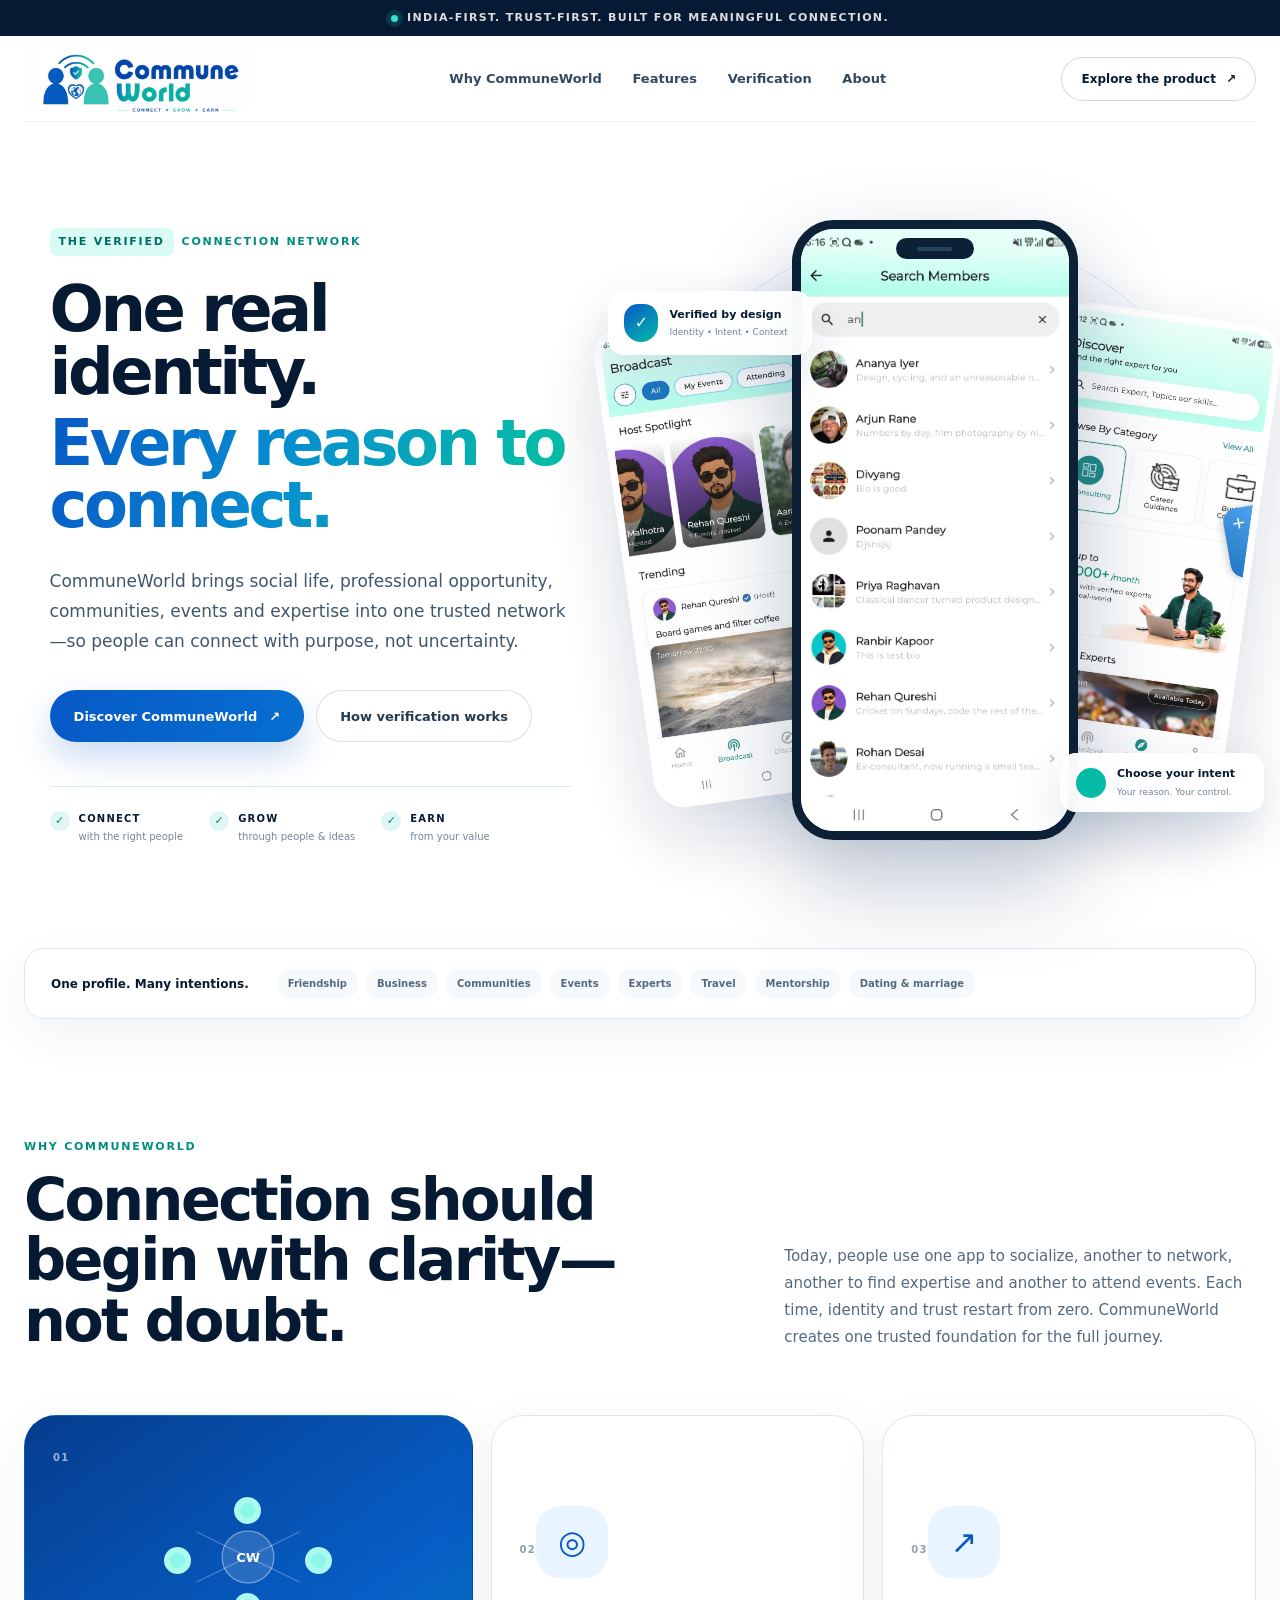
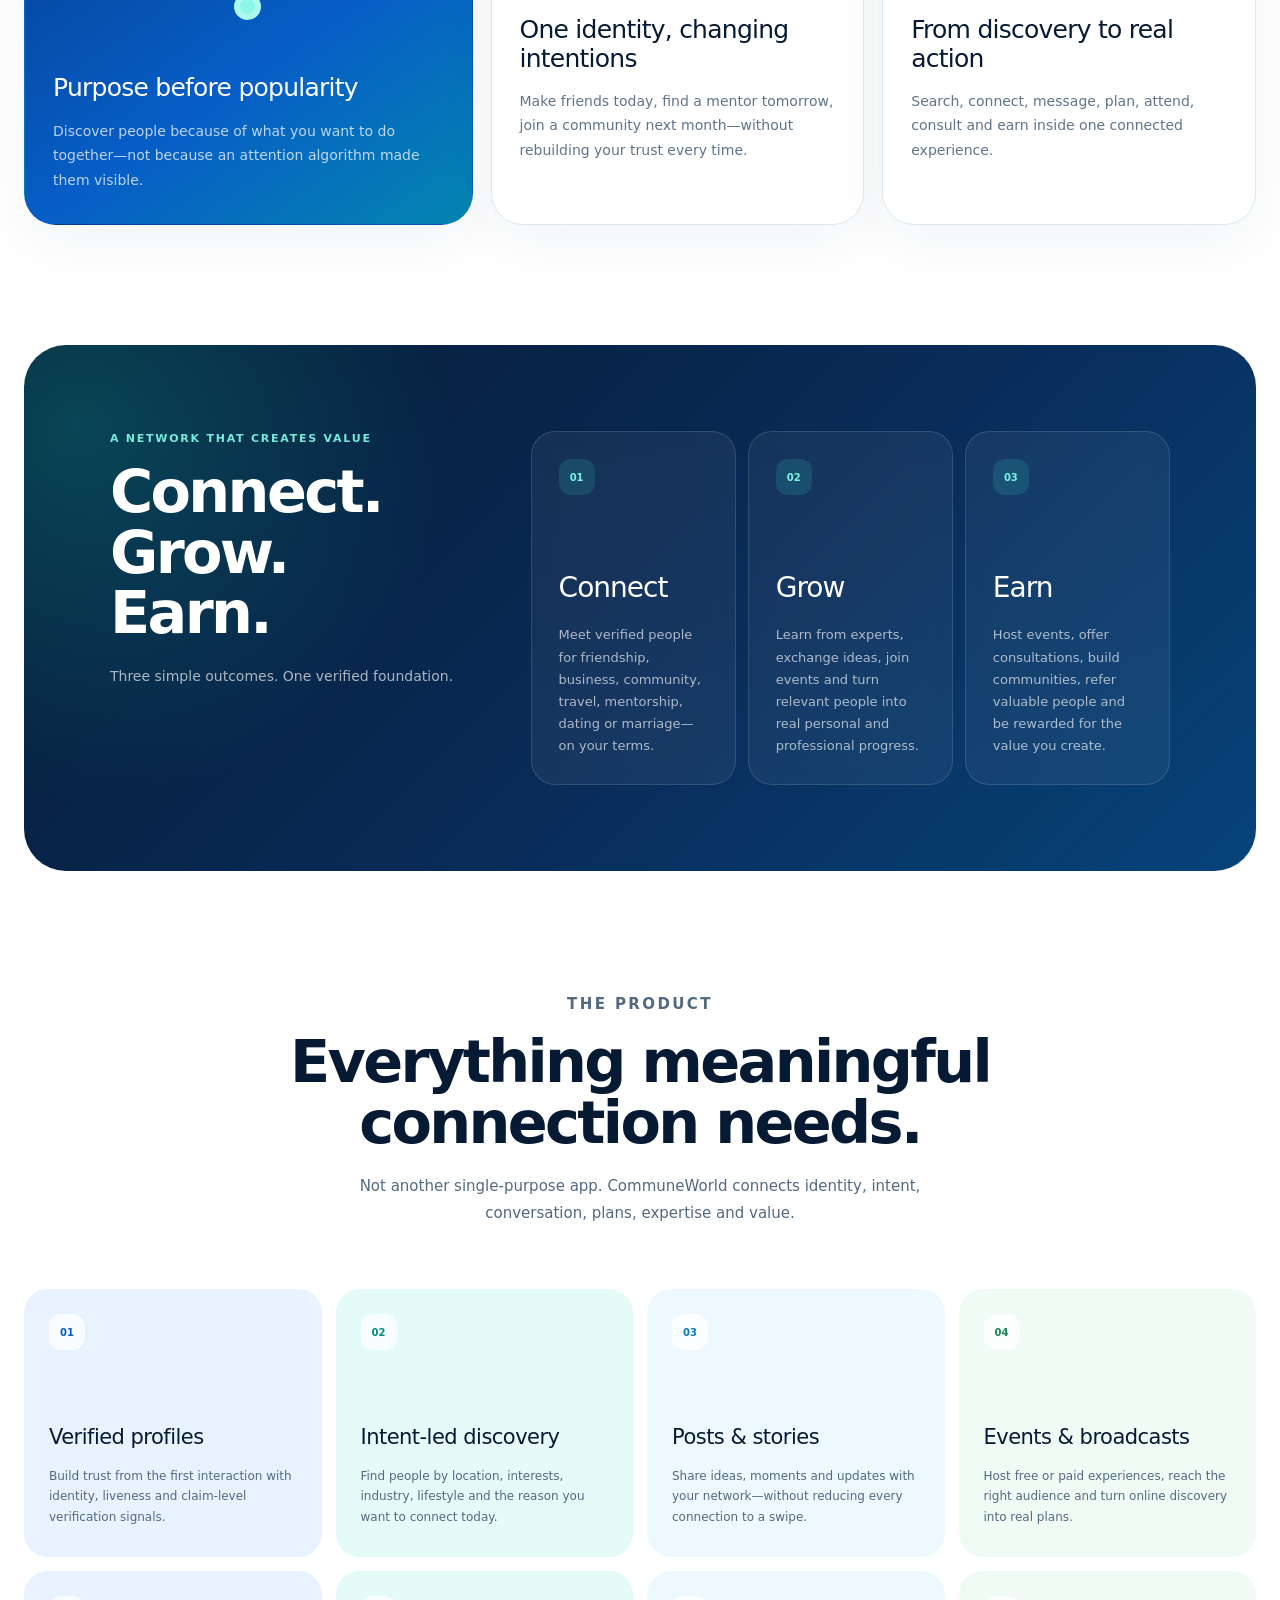
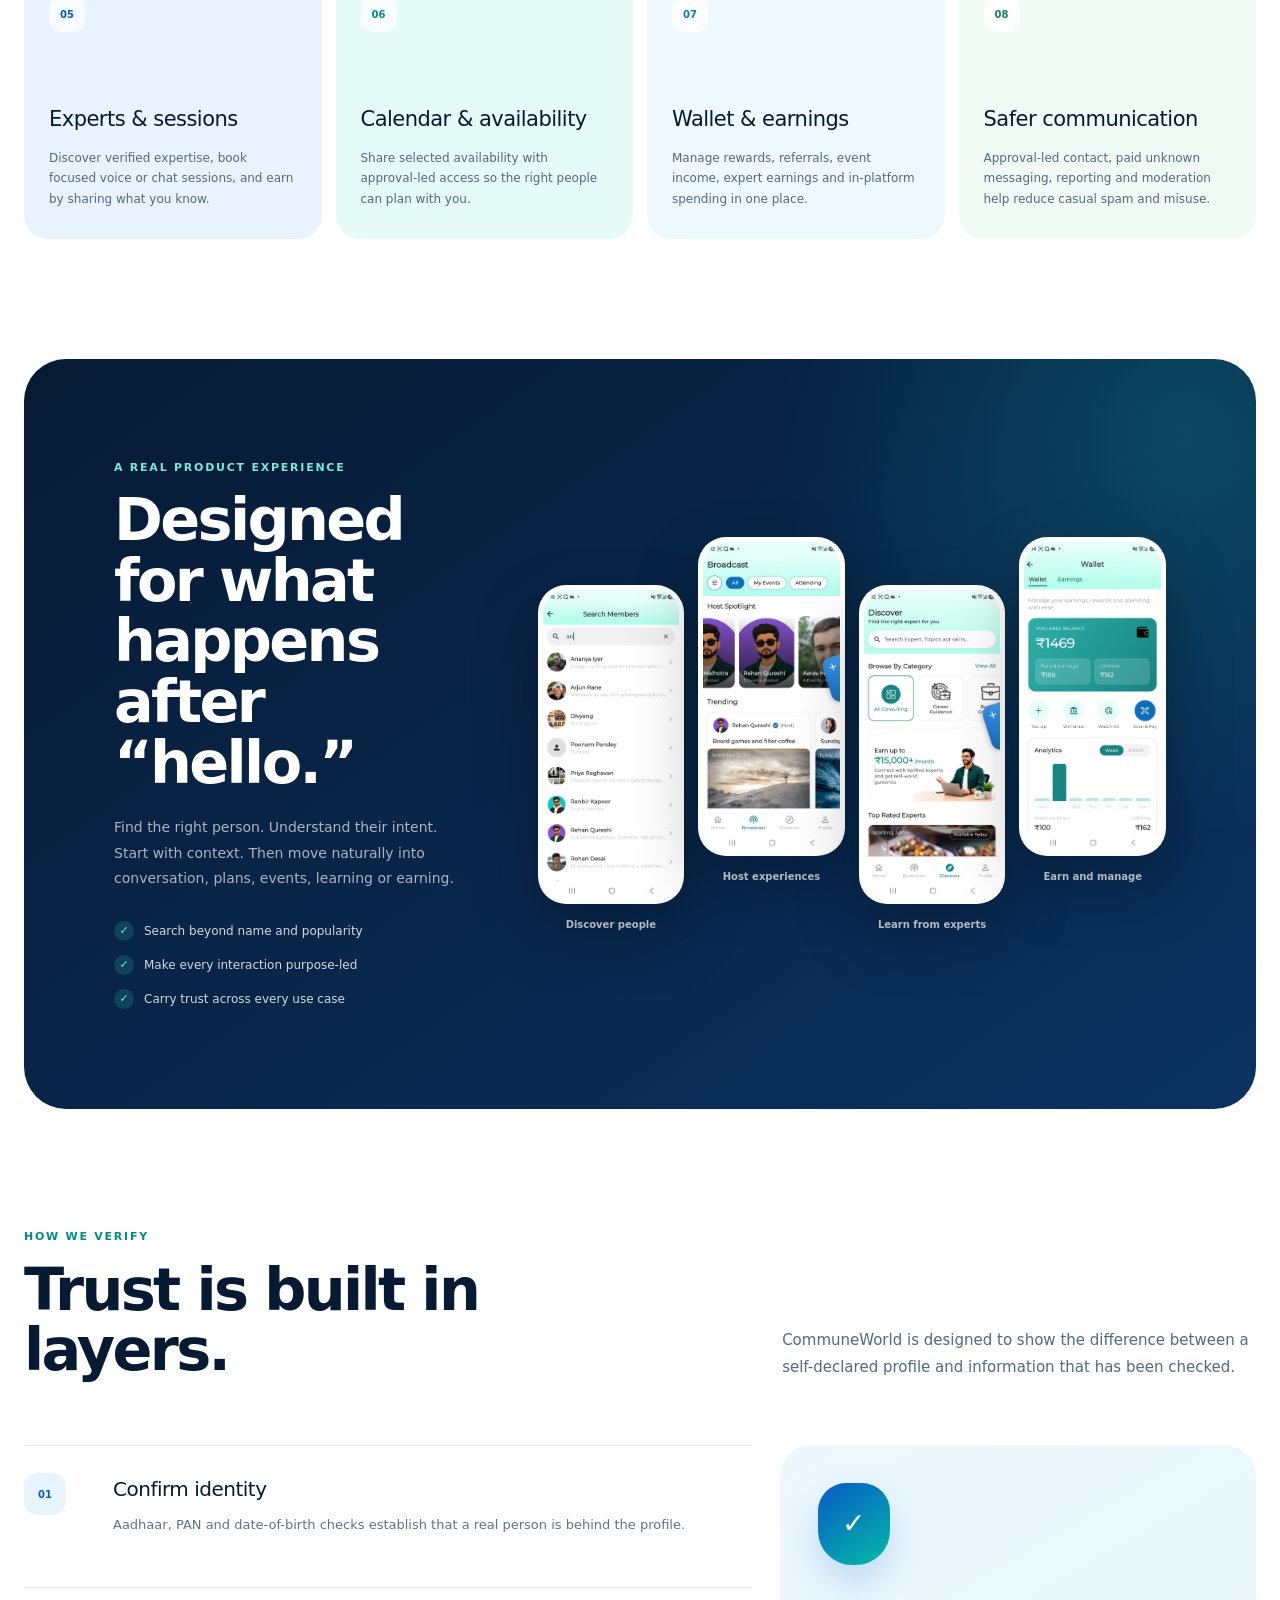
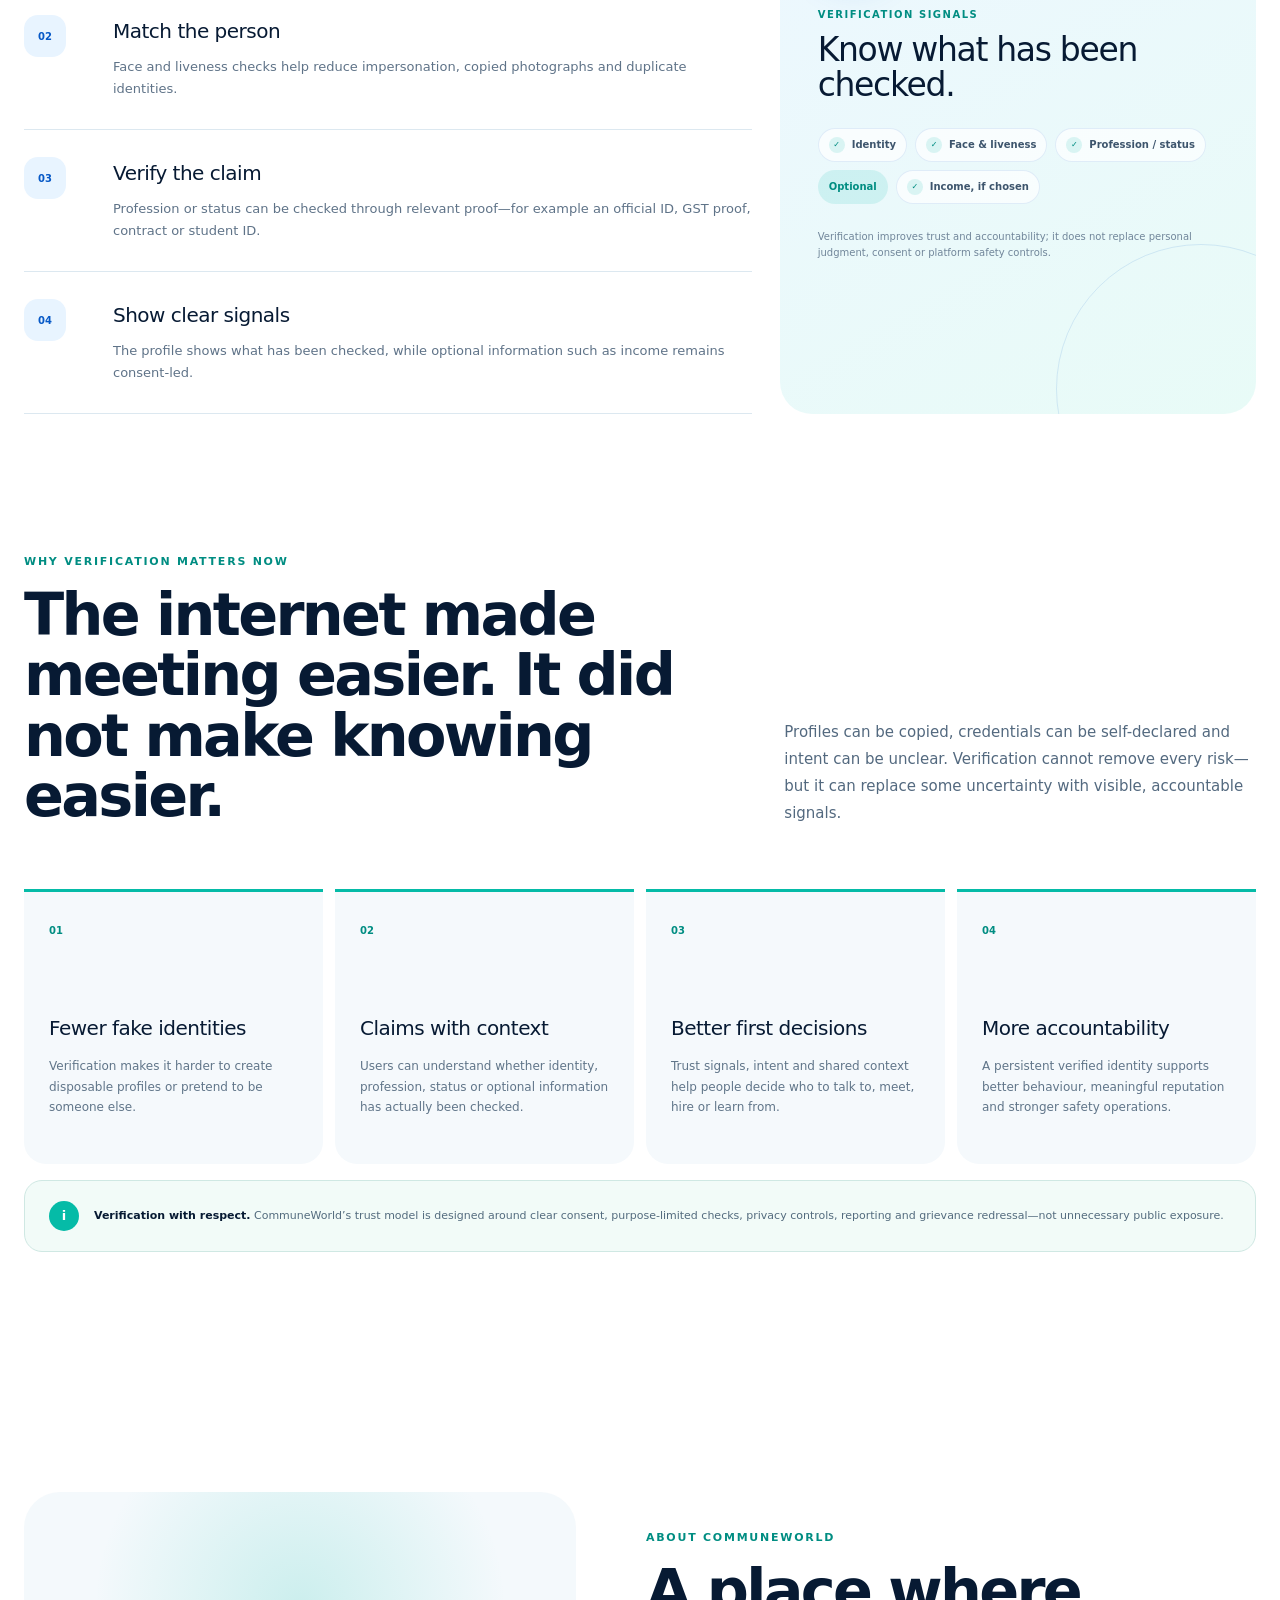
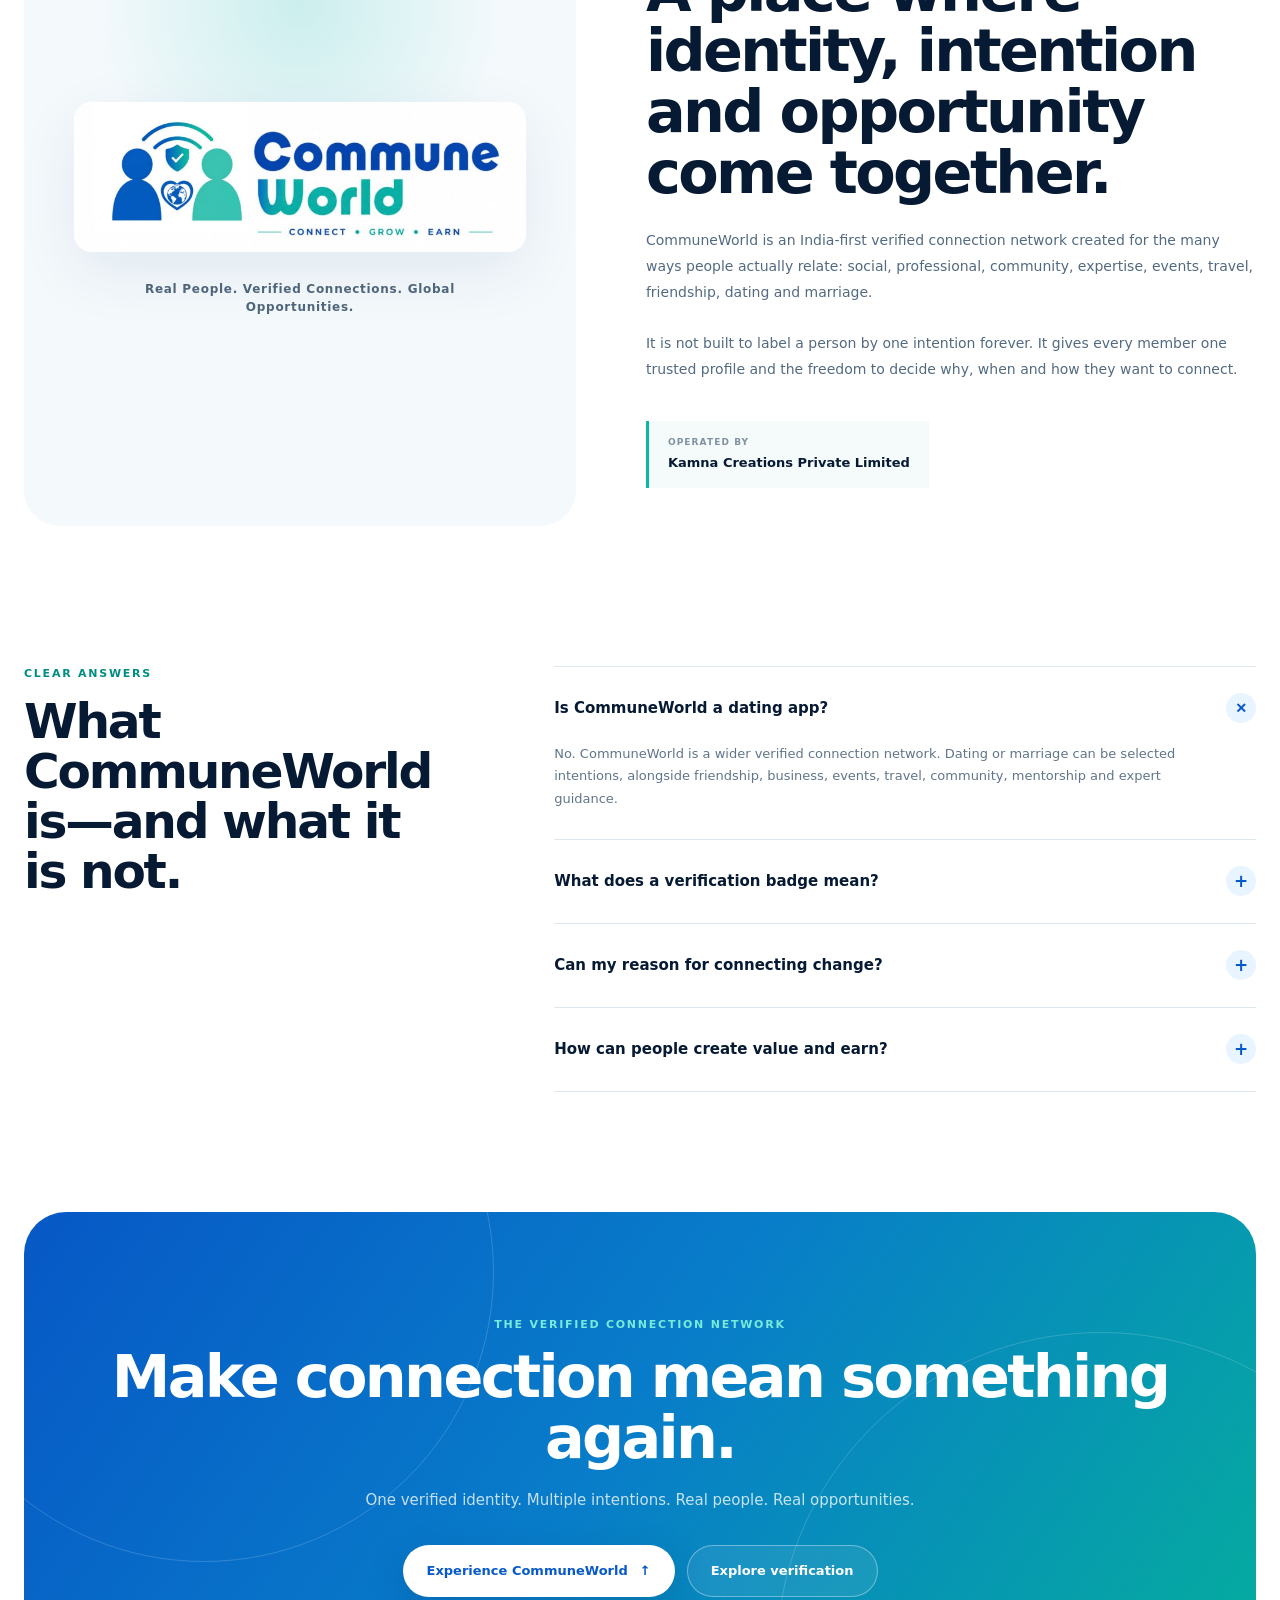
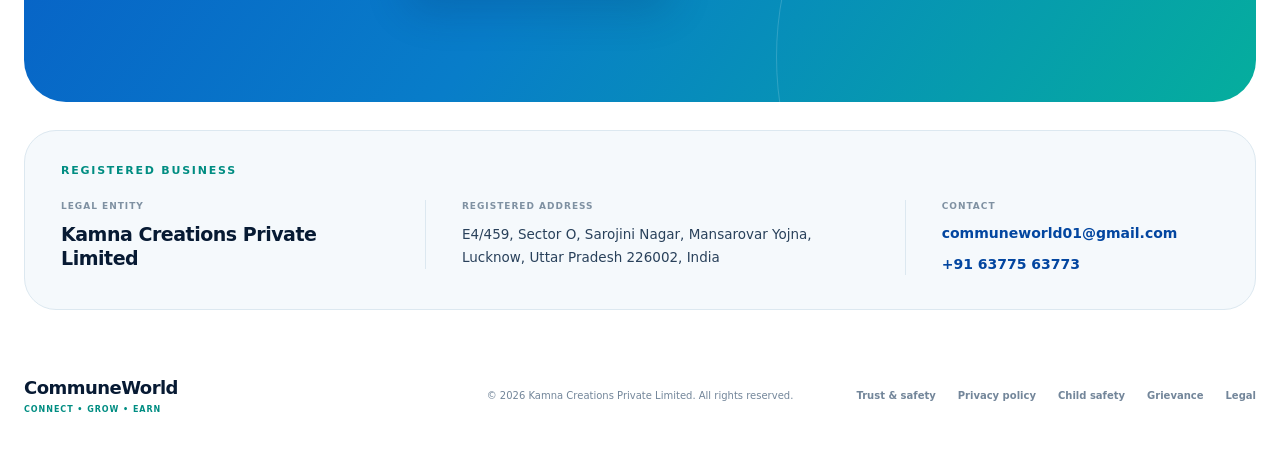
==== index.html @ 36544fc2 "initial commit" ====
<!DOCTYPE html>
<!-- Standalone CommuneWorld website: styling and display images are embedded in this file. --><html lang="en"><head><meta charSet="utf-8"/><meta name="viewport" content="width=device-width, initial-scale=1"/><style>/*! tailwindcss v4.2.1 | MIT License | https://tailwindcss.com */
@layer theme{:root,:host{--font-sans:ui-sans-serif, system-ui, sans-serif, "Apple Color Emoji", "Segoe UI Emoji", "Segoe UI Symbol", "Noto Color Emoji";--font-mono:ui-monospace, SFMono-Regular, Menlo, Monaco, Consolas, "Liberation Mono", "Courier New", monospace;--spacing:.25rem;--radius-lg:.5rem;--default-font-family:var(--font-sans);--default-mono-font-family:var(--font-mono)}}@layer base{*,:after,:before,::backdrop{box-sizing:border-box;border:0 solid;margin:0;padding:0}::file-selector-button{box-sizing:border-box;border:0 solid;margin:0;padding:0}html,:host{-webkit-text-size-adjust:100%;tab-size:4;line-height:1.5;font-family:var(--default-font-family,ui-sans-serif, system-ui, sans-serif, "Apple Color Emoji", "Segoe UI Emoji", "Segoe UI Symbol", "Noto Color Emoji");font-feature-settings:var(--default-font-feature-settings,normal);font-variation-settings:var(--default-font-variation-settings,normal);-webkit-tap-highlight-color:transparent}hr{height:0;color:inherit;border-top-width:1px}abbr:where([title]){-webkit-text-decoration:underline dotted;text-decoration:underline dotted}h1,h2,h3,h4,h5,h6{font-size:inherit;font-weight:inherit}a{color:inherit;-webkit-text-decoration:inherit;-webkit-text-decoration:inherit;-webkit-text-decoration:inherit;-webkit-text-decoration:inherit;text-decoration:inherit}b,strong{font-weight:bolder}code,kbd,samp,pre{font-family:var(--default-mono-font-family,ui-monospace, SFMono-Regular, Menlo, Monaco, Consolas, "Liberation Mono", "Courier New", monospace);font-feature-settings:var(--default-mono-font-feature-settings,normal);font-variation-settings:var(--default-mono-font-variation-settings,normal);font-size:1em}small{font-size:80%}sub,sup{vertical-align:baseline;font-size:75%;line-height:0;position:relative}sub{bottom:-.25em}sup{top:-.5em}table{text-indent:0;border-color:inherit;border-collapse:collapse}:-moz-focusring{outline:auto}progress{vertical-align:baseline}summary{display:list-item}ol,ul,menu{list-style:none}img,svg,video,canvas,audio,iframe,embed,object{vertical-align:middle;display:block}img,video{max-width:100%;height:auto}button,input,select,optgroup,textarea{font:inherit;font-feature-settings:inherit;font-variation-settings:inherit;letter-spacing:inherit;color:inherit;opacity:1;background-color:#0000;border-radius:0}::file-selector-button{font:inherit;font-feature-settings:inherit;font-variation-settings:inherit;letter-spacing:inherit;color:inherit;opacity:1;background-color:#0000;border-radius:0}:where(select:is([multiple],[size])) optgroup{font-weight:bolder}:where(select:is([multiple],[size])) optgroup option{padding-inline-start:20px}::file-selector-button{margin-inline-end:4px}::placeholder{opacity:1}@supports (not ((-webkit-appearance:-apple-pay-button))) or (contain-intrinsic-size:1px){::placeholder{color:currentColor}@supports (color:color-mix(in lab, red, red)){::placeholder{color:color-mix(in oklab, currentcolor 50%, transparent)}}}textarea{resize:vertical}::-webkit-search-decoration{-webkit-appearance:none}::-webkit-date-and-time-value{min-height:1lh;text-align:inherit}::-webkit-datetime-edit{display:inline-flex}::-webkit-datetime-edit-fields-wrapper{padding:0}::-webkit-datetime-edit{padding-block:0}::-webkit-datetime-edit-year-field{padding-block:0}::-webkit-datetime-edit-month-field{padding-block:0}::-webkit-datetime-edit-day-field{padding-block:0}::-webkit-datetime-edit-hour-field{padding-block:0}::-webkit-datetime-edit-minute-field{padding-block:0}::-webkit-datetime-edit-second-field{padding-block:0}::-webkit-datetime-edit-millisecond-field{padding-block:0}::-webkit-datetime-edit-meridiem-field{padding-block:0}::-webkit-calendar-picker-indicator{line-height:1}:-moz-ui-invalid{box-shadow:none}button,input:where([type=button],[type=reset],[type=submit]){appearance:button}::file-selector-button{appearance:button}::-webkit-inner-spin-button{height:auto}::-webkit-outer-spin-button{height:auto}[hidden]:where(:not([hidden=until-found])){display:none!important}}@layer components;@layer utilities{.visible{visibility:visible}.relative{position:relative}.start{inset-inline-start:var(--spacing)}.table{display:table}.grow{flex-grow:1}.antialiased{-webkit-font-smoothing:antialiased;-moz-osx-font-smoothing:grayscale}}:root{--ink:#071a33;--ink-soft:#29415b;--blue:#0759c7;--blue-deep:#0346a0;--teal:#05bba7;--teal-deep:#008d82;--mint:#d9fbf5;--sky:#e8f4ff;--paper:#fff;--cloud:#f5f9fc;--line:#dce8f0;--radius-lg:32px;--radius-md:22px;--shadow-soft:0 24px 80px #0835621a}*{box-sizing:border-box}html{scroll-behavior:smooth;background:var(--paper)}body{background:var(--paper);color:var(--ink);-webkit-font-smoothing:antialiased;text-rendering:optimizelegibility;margin:0;font-family:Avenir Next,Segoe UI,Arial,Helvetica,sans-serif}body,button,input{font:inherit}a{color:inherit;text-decoration:none}img{max-width:100%;display:block}main{min-width:0;overflow:hidden}.announcement{background:var(--ink);color:#ffffffd9;letter-spacing:.12em;text-align:center;text-transform:uppercase;justify-content:center;align-items:center;gap:9px;min-height:36px;padding:8px 20px;font-size:11px;font-weight:700;display:flex}.announcement-dot{background:#34e4cf;border-radius:50%;width:7px;height:7px;box-shadow:0 0 0 5px #34e4cf21}.site-header{z-index:50;border-bottom:1px solid #071a3314;grid-template-columns:250px 1fr auto;align-items:center;gap:24px;width:min(100% - 48px,1400px);min-height:86px;margin:0 auto;display:grid;position:relative}.brand-link{align-items:center;width:fit-content;display:inline-flex}.brand-crop{background:#fff;display:block;position:relative;overflow:hidden}.brand-crop img{object-fit:cover;object-position:center 12%;width:100%;height:100%}.brand-crop-nav{border-radius:10px;width:228px;height:66px}.nav-links{color:#33485f;justify-content:center;align-items:center;gap:clamp(20px,2.4vw,38px);font-size:13px;font-weight:650;display:flex}.nav-links a,.footer-links a{transition:color .18s}.nav-links a:hover,.footer-links a:hover{color:var(--teal-deep)}.nav-cta{background:#fff;border:1px solid #071a3329;border-radius:999px;justify-content:center;align-items:center;gap:10px;min-height:44px;padding:0 19px;font-size:12px;font-weight:750;transition:transform .18s,border-color .18s,box-shadow .18s;display:inline-flex}.nav-cta:hover{border-color:#05bba780;transform:translateY(-2px);box-shadow:0 10px 25px #08356214}.hero{grid-template-columns:minmax(0,.92fr) minmax(600px,1.08fr);align-items:center;gap:42px;width:min(100% - 48px,1400px);min-height:790px;margin:0 auto;padding:74px 0 86px;display:grid;position:relative}.hero-glow{z-index:-1;filter:blur(10px);pointer-events:none;border-radius:50%;position:absolute}.hero-glow-one{background:radial-gradient(circle,#05bba721,#0000 68%);width:460px;height:460px;top:60px;left:-190px}.hero-glow-two{background:radial-gradient(circle,#0759c71c,#0000 70%);width:620px;height:620px;bottom:10px;right:-260px}.hero-copy{z-index:5;padding-left:clamp(0px,2vw,28px);position:relative}.eyebrow,.kicker{color:var(--teal-deep);letter-spacing:.16em;text-transform:uppercase;font-size:11px;font-weight:800}.eyebrow{align-items:center;gap:8px;margin-bottom:22px;display:flex}.eyebrow span{background:var(--mint);color:#006d65;border-radius:7px;padding:6px 9px}.hero h1{max-width:700px;color:var(--ink);letter-spacing:-.055em;margin:0;font-size:clamp(54px,5vw,82px);font-weight:720;line-height:.98}.hero h1 span{background:linear-gradient(105deg, var(--blue) 0%, #078fd0 45%, var(--teal) 90%);color:#0000;-webkit-background-clip:text;background-clip:text;margin-top:8px;display:block}.hero-lede{color:#41566d;max-width:630px;margin:30px 0 0;font-size:17px;line-height:1.75}.hero-actions,.closing-actions{flex-wrap:wrap;gap:12px;margin-top:34px;display:flex}.button{border:1px solid #0000;border-radius:999px;justify-content:center;align-items:center;gap:12px;min-height:52px;padding:0 23px;font-size:13px;font-weight:760;transition:transform .18s,box-shadow .18s,background .18s;display:inline-flex}.button:hover{transform:translateY(-2px)}.button-primary{background:linear-gradient(110deg, var(--blue), #076fd0);color:#fff;box-shadow:0 15px 34px #0759c738}.button-primary:hover{box-shadow:0 20px 38px #0759c747}.button-secondary{color:#243a51;background:#ffffffbf;border-color:#071a3324}.button-secondary:hover{background:#fff;box-shadow:0 12px 30px #08356214}.hero-proof{border-top:1px solid var(--line);gap:26px;margin-top:44px;padding-top:24px;display:flex}.hero-proof>div{align-items:flex-start;gap:9px;display:flex}.hero-proof span:not(.check-mark){flex-direction:column;display:flex}.hero-proof strong{color:var(--ink);letter-spacing:.12em;font-size:10px}.hero-proof small{color:#75879a;margin-top:3px;font-size:10px}.check-mark{width:20px;height:20px;color:var(--teal-deep);background:#05bba721;border-radius:50%;flex:none;justify-content:center;align-items:center;font-size:11px;font-weight:900;display:inline-flex}.hero-visual{background:radial-gradient(circle at 50% 44%,#fffffffa 0 24%,#0000 25%),radial-gradient(circle,#05bba721,#0759c70f 54%,#0000 72%);border-radius:48% 48% 44% 44%;min-height:680px;position:relative}.orbit{border:1px solid #0759c71f;border-radius:50%;position:absolute;top:50%;left:50%;transform:translate(-50%,-50%)}.orbit-one{width:610px;height:610px}.orbit-two{border-color:#05bba730;width:475px;height:475px}.phone{background:#fff;border:7px solid #fff;border-radius:31px;position:absolute;overflow:hidden;box-shadow:0 30px 75px #0327512e}.phone img{object-fit:cover;object-position:top;width:100%;height:100%}.phone-main{z-index:4;border:9px solid #0c2036;border-radius:42px;width:286px;height:620px;top:24px;left:50%;transform:translate(-50%);box-shadow:0 42px 90px #01224e42}.phone-main img{border-radius:31px}.phone-top{z-index:6;background:#0c2036;border-radius:999px;justify-content:center;align-items:center;gap:5px;width:78px;height:21px;display:flex;position:absolute;top:9px;left:50%;transform:translate(-50%)}.phone-speaker{background:#28435f;border-radius:999px;width:35px;height:4px}.phone-left,.phone-right{z-index:2;opacity:.94;width:223px;height:486px;top:116px}.phone-left{left:10px;transform:rotate(-8deg)}.phone-right{right:4px;transform:rotate(8deg)}.floating-card{z-index:8;-webkit-backdrop-filter:blur(16px);backdrop-filter:blur(16px);background:#fffffff0;border:1px solid #ffffffe6;border-radius:16px;align-items:center;gap:11px;min-width:204px;padding:12px 15px;display:flex;position:absolute;box-shadow:0 18px 50px #09356224}.floating-card>span:last-child{flex-direction:column;display:flex}.floating-card strong{font-size:11px}.floating-card small{color:#71869b;margin-top:3px;font-size:9px}.floating-verified{top:95px;left:-5px}.floating-intent{bottom:64px;right:-8px}.verified-shield{background:linear-gradient(145deg, var(--blue), var(--teal));color:#fff;border-radius:15px 15px 18px 18px;justify-content:center;align-items:center;width:34px;height:38px;font-weight:900;display:inline-flex}.intent-pulse{background:var(--teal);border:7px solid #05bba72e;border-radius:50%;width:30px;height:30px}.intent-strip{border:1px solid var(--line);background:#ffffffeb;border-radius:20px;grid-template-columns:auto 1fr;align-items:center;gap:28px;width:min(100% - 48px,1400px);margin:-14px auto 0;padding:20px 26px;display:grid;box-shadow:0 16px 45px #0835620f}.intent-strip p{color:var(--ink);white-space:nowrap;margin:0;font-size:12px;font-weight:800}.intent-list{flex-wrap:wrap;gap:8px;display:flex}.intent-list span{background:var(--cloud);color:#556a80;border-radius:999px;padding:7px 11px;font-size:10px;font-weight:650}.section{width:min(100% - 48px,1320px);margin:0 auto;padding:120px 0}.section-heading h2,.pillar-intro h2,.experience-copy h2,.verification-heading h2,.about-copy h2,.faq-heading h2,.closing-section h2{color:var(--ink);letter-spacing:-.045em;margin:14px 0 0;font-size:clamp(40px,4.6vw,66px);font-weight:720;line-height:1.03}.split-heading{grid-template-columns:minmax(0,1.05fr) minmax(320px,.75fr);align-items:end;gap:100px;display:grid}.split-heading>p,.centered-heading>p,.verification-heading>p{color:#53697f;margin:0;font-size:15px;line-height:1.8}.why-grid{grid-template-columns:1.2fr 1fr 1fr;gap:18px;margin-top:64px;display:grid}.why-card{border:1px solid var(--line);border-radius:var(--radius-lg);background:#fff;min-height:410px;padding:28px;position:relative;box-shadow:0 16px 55px #0935620e}.why-card-primary{color:#fff;background:linear-gradient(145deg,#053d8e 0%,#075ec6 58%,#00aa9a 140%);border-color:#0000}.card-index{color:#8ea1b3;letter-spacing:.14em;font-size:10px;font-weight:800}.why-card-primary .card-index{color:#fff9}.why-card h3{letter-spacing:-.03em;margin:54px 0 0;font-size:25px;line-height:1.13}.why-card p{color:#607488;margin:16px 0 0;font-size:14px;line-height:1.75}.why-card-primary p{color:#ffffffba}.why-symbol{background:var(--sky);width:72px;height:72px;color:var(--blue);border-radius:24px;justify-content:center;align-items:center;margin-top:62px;font-size:32px;font-weight:400;display:inline-flex}.why-card:not(.why-card-primary) h3{margin-top:38px}.mini-network{width:172px;height:126px;margin:26px auto 0;position:relative}.mini-network:before,.mini-network:after{content:"";background:#ffffff54;width:116px;height:1px;position:absolute;top:50%;left:50%;transform:translate(-50%,-50%)rotate(26deg)}.mini-network:after{transform:translate(-50%,-50%)rotate(-26deg)}.node{z-index:2;background:#8af7e8;border:6px solid #ffffff47;border-radius:50%;width:27px;height:27px;position:absolute}.node-a{top:3px;left:72px}.node-b{top:53px;right:2px}.node-c{bottom:0;left:72px}.node-d{top:53px;left:2px}.network-core{z-index:3;color:#fff;background:#ffffff24;border:1px solid #ffffff73;border-radius:50%;justify-content:center;align-items:center;width:53px;height:53px;font-size:13px;font-weight:800;display:inline-flex;position:absolute;top:50%;left:50%;transform:translate(-50%,-50%)}.pillars-section{color:#fff;background:radial-gradient(circle at 4% 15%,#10d6bf38,#0000 30%),linear-gradient(135deg,#061a33 0%,#092c59 56%,#06447a 100%);border-radius:42px;grid-template-columns:.85fr 1.55fr;gap:70px;width:min(100% - 48px,1400px);padding:86px;display:grid;position:relative;overflow:hidden}.pillar-intro h2{color:#fff}.pillar-intro>p:last-child{color:#ffffffa8;margin-top:22px;font-size:14px}.kicker-light{color:#77eada}.pillars-grid{grid-template-columns:repeat(3,1fr);gap:12px;display:grid}.pillars-grid article{-webkit-backdrop-filter:blur(12px);backdrop-filter:blur(12px);background:#ffffff0e;border:1px solid #ffffff21;border-radius:24px;min-height:305px;padding:27px}.pillar-number{color:#7ef1e1;background:#35e4cf24;border-radius:12px;justify-content:center;align-items:center;width:36px;height:36px;font-size:10px;font-weight:800;display:inline-flex}.pillars-grid h3{color:#fff;letter-spacing:-.035em;margin:72px 0 0;font-size:28px}.pillars-grid p{color:#ffffffa6;margin:15px 0 0;font-size:13px;line-height:1.7}.centered-heading{text-align:center;max-width:790px;margin:0 auto}.centered-heading>p:last-child{max-width:660px;margin:20px auto 0}.features-grid{grid-template-columns:repeat(4,1fr);gap:14px;margin-top:62px;display:grid}.feature-card{background:var(--cloud);border-radius:24px;min-height:268px;padding:25px}.feature-card>span{background:#ffffffbf;border-radius:12px;justify-content:center;align-items:center;width:36px;height:36px;font-size:10px;font-weight:850;display:inline-flex}.feature-card h3{letter-spacing:-.025em;margin:72px 0 0;font-size:21px}.feature-card p{color:#536a80;margin:12px 0 0;font-size:12px;line-height:1.7}.feature-blue{background:#e9f2ff}.feature-blue>span{color:var(--blue)}.feature-teal{background:#e4fbf8}.feature-teal>span{color:var(--teal-deep)}.feature-sky{background:#eef8ff}.feature-sky>span{color:#087bba}.feature-mint{background:#f0fbf5}.feature-mint>span{color:#168158}.experience-section{background:radial-gradient(circle at 94% 10%,#11c6b533,#0000 30%),linear-gradient(145deg,#061a33,#0b3261);border-radius:42px;grid-template-columns:.72fr 1.28fr;align-items:center;gap:70px;width:min(100% - 48px,1400px);min-height:740px;padding:90px;display:grid;overflow:hidden}.experience-copy h2{color:#fff}.experience-copy>p:not(.kicker){color:#ffffffa8;margin:22px 0 0;font-size:14px;line-height:1.8}.experience-copy ul{gap:14px;margin:30px 0 0;padding:0;list-style:none;display:grid}.experience-copy li{color:#ffffffd1;align-items:center;gap:10px;font-size:12px;display:flex}.experience-copy .check-mark{color:#68ecdb;background:#35e4cf29}.screen-gallery{grid-template-columns:repeat(4,1fr);align-items:center;gap:14px;min-height:570px;display:grid;position:relative}.screen-card{margin:0;transition:transform .22s}.screen-card:hover{transform:translateY(-7px)}.screen-card-1,.screen-card-3{transform:translateY(24px)}.screen-card-1:hover,.screen-card-3:hover{transform:translateY(17px)}.screen-card-2,.screen-card-4{transform:translateY(-24px)}.screen-card-2:hover,.screen-card-4:hover{transform:translateY(-31px)}.screen-device{aspect-ratio:.46;background:#fff;border:5px solid #ffffffe0;border-radius:28px;overflow:hidden;box-shadow:0 28px 65px #00000047}.screen-device img{object-fit:cover;object-position:top;width:100%;height:100%}.screen-card figcaption{color:#ffffffad;text-align:center;margin-top:13px;font-size:10px;font-weight:700}.verification-heading{grid-template-columns:1fr .72fr;align-items:end;gap:100px;display:grid}.verification-layout{grid-template-columns:1.1fr .72fr;gap:28px;margin-top:64px;display:grid}.verification-steps{border-top:1px solid var(--line)}.verification-steps article{border-bottom:1px solid var(--line);grid-template-columns:64px 1fr;align-items:start;gap:25px;min-height:142px;padding:27px 0;display:grid}.verification-steps>article>span{background:var(--sky);width:42px;height:42px;color:var(--blue);border-radius:14px;justify-content:center;align-items:center;font-size:10px;font-weight:850;display:inline-flex}.verification-steps h3{letter-spacing:-.025em;margin:1px 0 0;font-size:20px}.verification-steps p{color:#5f7388;max-width:680px;margin:10px 0 0;font-size:13px;line-height:1.7}.verification-card{background:linear-gradient(150deg,#edf7ff 0%,#e8fbf7 100%);border-radius:32px;min-height:500px;padding:38px;position:relative;overflow:hidden}.verification-card:after{content:"";border:1px solid #0759c71f;border-radius:50%;width:290px;height:290px;position:absolute;bottom:-120px;right:-90px}.shield-large{background:linear-gradient(145deg, var(--blue), var(--teal));color:#fff;border-radius:28px 28px 34px 34px;justify-content:center;align-items:center;width:72px;height:82px;display:inline-flex;box-shadow:0 18px 38px #0759c733}.shield-large span{font-size:28px;font-weight:900}.verification-label{color:var(--teal-deep);letter-spacing:.15em;margin:42px 0 0;font-size:10px;font-weight:850}.verification-card h3{letter-spacing:-.04em;max-width:390px;margin:11px 0 0;font-size:33px;line-height:1.06}.verification-badges{flex-wrap:wrap;gap:8px;margin-top:25px;display:flex}.verification-badges>span{color:#3d556d;background:#ffffffad;border:1px solid #0759c71a;border-radius:999px;align-items:center;gap:7px;padding:8px 10px;font-size:10px;font-weight:700;display:inline-flex}.verification-badges .optional-badge{color:var(--teal-deep);background:#05bba721;border-color:#0000}.verification-badges .check-mark{width:16px;height:16px;font-size:8px}.fine-print{z-index:2;color:#71869a;margin:25px 0 0;font-size:10px;line-height:1.6;position:relative}.trust-section{padding-top:20px}.trust-grid{grid-template-columns:repeat(4,1fr);gap:12px;margin-top:62px;display:grid}.trust-grid article{border-top:3px solid var(--teal);background:var(--cloud);border-radius:0 0 22px 22px;min-height:275px;padding:25px}.trust-grid article>span{color:var(--teal-deep);font-size:10px;font-weight:850}.trust-grid h3{letter-spacing:-.025em;margin:72px 0 0;font-size:20px}.trust-grid p{color:#607589;margin:13px 0 0;font-size:12px;line-height:1.7}.trust-note{background:#f2fbf8;border:1px solid #cfe8e3;border-radius:18px;align-items:center;gap:15px;margin-top:16px;padding:20px 24px;display:flex}.trust-note-icon{background:var(--teal);color:#fff;border-radius:50%;flex:none;justify-content:center;align-items:center;width:30px;height:30px;font-size:13px;font-weight:850;display:inline-flex}.trust-note p{color:#536b7e;margin:0;font-size:11px;line-height:1.65}.trust-note strong{color:var(--ink)}.about-section{grid-template-columns:.95fr 1.05fr;align-items:stretch;gap:70px;display:grid}.about-logo-panel{text-align:center;background:radial-gradient(circle at 50% 18%,#05bba72b,#0000 35%),#f4f9fc;border-radius:36px;flex-direction:column;justify-content:center;align-items:center;min-height:540px;padding:50px;display:flex}.brand-crop-about{aspect-ratio:3;border-radius:18px;width:100%;max-width:540px;box-shadow:0 20px 60px #08356214}.about-logo-panel>p{color:#50667c;letter-spacing:.06em;max-width:360px;margin:28px auto 0;font-size:12px;font-weight:700}.about-copy{padding:38px 0}.about-copy>p:not(.kicker){color:#536a80;max-width:640px;margin:25px 0 0;font-size:14px;line-height:1.85}.company-line{border-left:3px solid var(--teal);background:#f5fafb;flex-direction:column;gap:4px;width:fit-content;margin-top:38px;padding:15px 19px;display:flex}.company-line span{color:#7f91a2;letter-spacing:.12em;text-transform:uppercase;font-size:9px;font-weight:750}.company-line strong{font-size:13px}.faq-section{grid-template-columns:.76fr 1.24fr;gap:100px;padding-top:20px;display:grid}.faq-heading h2{font-size:clamp(36px,3.8vw,54px)}.faq-list{border-top:1px solid var(--line)}.faq-list details{border-bottom:1px solid var(--line)}.faq-list summary{min-height:83px;color:var(--ink);cursor:pointer;justify-content:space-between;align-items:center;gap:20px;font-size:15px;font-weight:730;list-style:none;display:flex}.faq-list summary::-webkit-details-marker{display:none}.faq-list summary span{background:var(--sky);width:30px;height:30px;color:var(--blue);border-radius:50%;flex:none;justify-content:center;align-items:center;font-size:17px;transition:transform .18s;display:inline-flex}.faq-list details[open] summary span{transform:rotate(45deg)}.faq-list details p{color:#61758a;max-width:720px;margin:-7px 50px 28px 0;font-size:13px;line-height:1.75}.closing-section{color:#fff;text-align:center;background:linear-gradient(125deg,#0758c6 0%,#087dc9 48%,#05ae9d 100%);border-radius:42px;width:min(100% - 48px,1400px);margin:0 auto 28px;padding:105px 40px;position:relative;overflow:hidden}.closing-section h2{z-index:2;color:#fff;position:relative}.closing-section>p:not(.kicker){z-index:2;color:#ffffffc4;margin:20px auto 0;font-size:15px;position:relative}.closing-actions{z-index:2;justify-content:center;position:relative}.button-white{color:var(--blue);background:#fff;box-shadow:0 15px 40px #0327512e}.button-ghost{color:#fff;background:#ffffff14;border-color:#ffffff5c}.closing-orbit{border:1px solid #ffffff2b;border-radius:50%;position:absolute}.closing-orbit-one{width:580px;height:580px;top:-230px;left:-110px}.closing-orbit-two{width:650px;height:650px;bottom:-280px;right:-170px}footer{color:#73869a;grid-template-columns:1fr auto 1fr;align-items:center;gap:24px;width:min(100% - 48px,1400px);min-height:118px;margin:0 auto;font-size:10px;display:grid}.footer-brand{flex-direction:column;gap:3px;display:flex}.footer-brand strong{color:var(--ink);letter-spacing:-.03em;font-size:18px}.footer-brand span{color:var(--teal-deep);letter-spacing:.12em;font-size:8px;font-weight:800}footer>p{text-align:center;margin:0}.footer-links{flex-wrap:wrap;justify-content:flex-end;gap:22px;font-weight:700;display:flex}.legal-strip{background:var(--cloud);border:1px solid var(--line);border-radius:var(--radius-lg);width:min(100% - 48px,1400px);margin:0 auto 26px;padding:32px 36px 34px}.legal-strip>.kicker{margin-bottom:20px}.legal-grid{grid-template-columns:1.1fr 1.45fr .95fr;align-items:start;display:grid}.legal-item{flex-direction:column;gap:10px;min-width:0;padding-right:36px;display:flex}.legal-item+.legal-item{border-left:1px solid var(--line);padding-left:36px}.legal-item:last-child{padding-right:0}.legal-label{color:#7f91a2;letter-spacing:.11em;text-transform:uppercase;font-size:9px;font-weight:800}.legal-item strong{color:var(--ink);letter-spacing:-.025em;font-size:19px;font-weight:850;line-height:1.25}.legal-item address{color:var(--ink-soft);max-width:400px;font-size:13.5px;font-style:normal;line-height:1.7}.legal-item a{color:var(--blue-deep);width:fit-content;font-size:14px;font-weight:750;transition:color .18s}.legal-item a:hover{color:var(--teal-deep);text-decoration:underline;text-underline-offset:3px}@media (width<=1180px){.site-header{grid-template-columns:220px 1fr auto}.brand-crop-nav{width:205px;height:61px}.nav-links{gap:18px;font-size:12px}.hero{grid-template-columns:minmax(0,.88fr) minmax(520px,1.12fr);gap:20px}.hero h1{font-size:clamp(50px,5.2vw,70px)}.phone-left,.phone-right{width:190px;height:420px}.floating-card{min-width:180px}.features-grid,.trust-grid{grid-template-columns:repeat(2,1fr)}.pillars-section,.experience-section{padding:70px 58px}.experience-section{grid-template-columns:.78fr 1.22fr;gap:38px}.screen-gallery{gap:9px}}@media (width<=960px){.legal-grid{grid-template-columns:1fr 1fr;gap:26px 34px}.legal-item{padding-right:0}.legal-item+.legal-item{border-left:0;padding-left:0}.site-header{grid-template-columns:1fr auto}.nav-links{display:none}.hero{grid-template-columns:1fr;min-height:auto;padding-top:72px}.hero-copy{max-width:760px}.hero-visual{min-height:690px}.phone-left{left:calc(50% - 285px)}.phone-right{right:calc(50% - 285px)}.floating-verified{left:calc(50% - 330px)}.floating-intent{right:calc(50% - 330px)}.split-heading,.verification-heading{grid-template-columns:1fr;gap:24px}.why-grid{grid-template-columns:1fr 1fr}.why-card-primary{grid-column:1/-1}.pillars-section,.experience-section{grid-template-columns:1fr}.pillar-intro{max-width:600px}.experience-copy{max-width:620px}.screen-gallery{min-height:500px}.verification-layout{grid-template-columns:1fr}.verification-card{min-height:450px}.about-section,.faq-section{grid-template-columns:1fr;gap:54px}.about-logo-panel{min-height:440px}footer{grid-template-columns:1fr auto}footer>p{text-align:left;grid-area:2/1/auto/-1;padding-bottom:24px}}@media (width<=700px){.site-header,.hero,.intent-strip,.section,.closing-section,.legal-strip,footer{width:min(100% - 28px,1400px)}.legal-strip{border-radius:var(--radius-md);margin-bottom:22px;padding:26px 22px 28px}.legal-grid{grid-template-columns:1fr;gap:22px}.announcement{min-height:32px;font-size:9px}.site-header{min-height:74px}.brand-crop-nav{width:172px;height:52px}.nav-cta{min-height:40px;padding:0 14px;font-size:0}.nav-cta span{font-size:16px}.hero{padding:58px 0 68px}.hero-copy{padding:0 6px}.hero h1{font-size:clamp(46px,13vw,64px)}.hero-lede{font-size:15px}.hero-proof{grid-template-columns:repeat(3,1fr);gap:10px;display:grid}.hero-proof>div{gap:5px}.hero-proof small{display:none}.hero-visual{min-height:570px;margin-top:15px}.phone-main{width:246px;height:533px}.phone-left,.phone-right{width:156px;height:340px;top:118px}.phone-left{left:-12px}.phone-right{right:-12px}.orbit-one{width:480px;height:480px}.orbit-two{width:350px;height:350px}.floating-verified{top:72px;left:-1px}.floating-intent{bottom:21px;right:-1px}.floating-card{min-width:164px;padding:10px 11px}.floating-card strong{font-size:10px}.floating-card small{font-size:8px}.verified-shield{width:28px;height:32px}.intent-strip{grid-template-columns:1fr;gap:13px;margin-top:0;padding:18px}.intent-list{scrollbar-width:none;flex-wrap:nowrap;padding-bottom:4px;overflow-x:auto}.intent-list::-webkit-scrollbar{display:none}.intent-list span{flex:none}.section{padding:88px 0}.section-heading h2,.pillar-intro h2,.experience-copy h2,.verification-heading h2,.about-copy h2,.faq-heading h2,.closing-section h2{font-size:clamp(36px,10vw,48px)}.why-grid,.features-grid,.trust-grid{grid-template-columns:1fr}.why-card-primary{grid-column:auto}.why-card{min-height:350px}.pillars-section,.experience-section{border-radius:0;width:100%;padding:78px 22px}.pillars-grid{grid-template-columns:1fr}.pillars-grid article{min-height:240px}.pillars-grid h3{margin-top:46px}.features-grid{gap:10px}.feature-card{min-height:235px}.feature-card h3{margin-top:52px}.screen-gallery{scroll-snap-type:x mandatory;scrollbar-width:none;align-items:flex-start;gap:14px;min-height:auto;margin:25px -22px 0;padding:22px 22px 40px;display:flex;overflow-x:auto}.screen-gallery::-webkit-scrollbar{display:none}.screen-card,.screen-card-1,.screen-card-2,.screen-card-3,.screen-card-4,.screen-card:hover,.screen-card-1:hover,.screen-card-2:hover,.screen-card-3:hover,.screen-card-4:hover{scroll-snap-align:center;flex:0 0 220px;width:220px;transform:none}.verification-layout{margin-top:48px}.verification-steps article{grid-template-columns:48px 1fr;gap:15px}.verification-card{min-height:510px;padding:30px}.trust-section{padding-top:10px}.trust-grid article{min-height:235px}.trust-grid h3{margin-top:52px}.trust-note{align-items:flex-start}.about-logo-panel{min-height:340px;padding:28px 18px}.about-copy{padding:0}.faq-section{gap:38px;padding-top:0}.faq-list summary{min-height:76px;font-size:14px}.closing-section{border-radius:30px;margin-bottom:20px;padding:82px 22px}footer{flex-direction:column;justify-content:center;align-items:flex-start;gap:18px;min-height:170px;display:flex}footer>p{order:3;padding:0 0 25px}.footer-links{justify-content:flex-start}}@media (width<=430px){.hero-actions,.closing-actions{grid-template-columns:1fr;display:grid}.button{width:100%}.hero-proof strong{font-size:9px}.phone-left,.phone-right{opacity:.74}.floating-card{min-width:155px}.brand-crop-about{aspect-ratio:2.65}}@media (prefers-reduced-motion:reduce){html{scroll-behavior:auto}*,:before,:after{transition-duration:.01ms!important}}
</style><title>CommuneWorld — The Verified Connection Network</title><meta name="description" content="One verified identity for friendship, business, communities, events, experts, travel, dating, marriage and more. Connect, grow and earn with purpose."/><meta property="og:title" content="CommuneWorld — The Verified Connection Network"/><meta property="og:description" content="One real identity. Every reason to connect. Real people, verified connections and global opportunities."/><meta property="og:url" content="https://www.communeworld.com"/><meta property="og:site_name" content="CommuneWorld"/><meta property="og:type" content="website"/><meta property="og:locale" content="en_IN"/><meta property="og:image" content="https://www.communeworld.com/og.jpg"/><meta property="og:image:width" content="1536"/><meta property="og:image:height" content="1152"/><meta property="og:image:alt" content="CommuneWorld — Connect, Grow, Earn"/><meta name="twitter:card" content="summary_large_image"/><meta name="twitter:title" content="CommuneWorld — The Verified Connection Network"/><meta name="twitter:description" content="One real identity. Every reason to connect."/><meta name="twitter:image" content="https://www.communeworld.com/og.jpg"/><link rel="shortcut icon" href="https://www.communeworld.com/brand/communeworld-logo.jpg"/><link rel="icon" href="https://www.communeworld.com/brand/communeworld-logo.jpg"/>
</head><body class="antialiased"><main><div class="announcement"><span class="announcement-dot"></span>India-first. Trust-first. Built for meaningful connection.</div><header class="site-header"><a href="#top" class="brand-link" aria-label="CommuneWorld home"><span class="brand-crop brand-crop-nav"><img src="[data-uri]" alt="CommuneWorld"/></span></a><nav class="nav-links" aria-label="Primary navigation"><a href="#why">Why CommuneWorld</a><a href="#features">Features</a><a href="#verification">Verification</a><a href="#about">About</a></nav><a href="#experience" class="nav-cta">Explore the product <span>↗</span></a></header><section class="hero" id="top"><div class="hero-glow hero-glow-one"></div><div class="hero-glow hero-glow-two"></div><div class="hero-copy"><div class="eyebrow"><span>THE VERIFIED</span> CONNECTION NETWORK</div><h1>One real identity.<span>Every reason to connect.</span></h1><p class="hero-lede">CommuneWorld brings social life, professional opportunity, communities, events and expertise into one trusted network—so people can connect with purpose, not uncertainty.</p><div class="hero-actions"><a class="button button-primary" href="#experience">Discover CommuneWorld <span>↗</span></a><a class="button button-secondary" href="#verification">How verification works</a></div><div class="hero-proof" aria-label="CommuneWorld pillars"><div><span class="check-mark" aria-hidden="true">✓</span><span><strong>CONNECT</strong><small>with the right people</small></span></div><div><span class="check-mark" aria-hidden="true">✓</span><span><strong>GROW</strong><small>through people &amp; ideas</small></span></div><div><span class="check-mark" aria-hidden="true">✓</span><span><strong>EARN</strong><small>from your value</small></span></div></div></div><div class="hero-visual" aria-label="CommuneWorld product experience"><div class="orbit orbit-one"></div><div class="orbit orbit-two"></div><div class="phone phone-left"><img src="[data-uri]" alt="Events and broadcasts in CommuneWorld"/></div><div class="phone phone-main"><div class="phone-top"><span></span><span class="phone-speaker"></span><span></span></div><img src="[data-uri]" alt="Searching for relevant people in CommuneWorld"/></div><div class="phone phone-right"><img src="[data-uri]" alt="Expert discovery in CommuneWorld"/></div><div class="floating-card floating-verified"><span class="verified-shield">✓</span><span><strong>Verified by design</strong><small>Identity • Intent • Context</small></span></div><div class="floating-card floating-intent"><span class="intent-pulse"></span><span><strong>Choose your intent</strong><small>Your reason. Your control.</small></span></div></div></section><section class="intent-strip" aria-label="Reasons to connect"><p>One profile. Many intentions.</p><div class="intent-list"><span>Friendship</span><span>Business</span><span>Communities</span><span>Events</span><span>Experts</span><span>Travel</span><span>Mentorship</span><span>Dating &amp; marriage</span></div></section><section class="section why-section" id="why"><div class="section-heading split-heading"><div><p class="kicker">WHY COMMUNEWORLD</p><h2>Connection should begin with clarity—not doubt.</h2></div><p>Today, people use one app to socialize, another to network, another to find expertise and another to attend events. Each time, identity and trust restart from zero. CommuneWorld creates one trusted foundation for the full journey.</p></div><div class="why-grid"><article class="why-card why-card-primary"><span class="card-index">01</span><div class="mini-network" aria-hidden="true"><span class="node node-a"></span><span class="node node-b"></span><span class="node node-c"></span><span class="node node-d"></span><span class="network-core">CW</span></div><h3>Purpose before popularity</h3><p>Discover people because of what you want to do together—not because an attention algorithm made them visible.</p></article><article class="why-card"><span class="card-index">02</span><div class="why-symbol">◎</div><h3>One identity, changing intentions</h3><p>Make friends today, find a mentor tomorrow, join a community next month—without rebuilding your trust every time.</p></article><article class="why-card"><span class="card-index">03</span><div class="why-symbol">↗</div><h3>From discovery to real action</h3><p>Search, connect, message, plan, attend, consult and earn inside one connected experience.</p></article></div></section><section class="section pillars-section"><div class="pillar-intro"><p class="kicker kicker-light">A NETWORK THAT CREATES VALUE</p><h2>Connect. Grow. Earn.</h2><p>Three simple outcomes. One verified foundation.</p></div><div class="pillars-grid"><article><span class="pillar-number">01</span><h3>Connect</h3><p>Meet verified people for friendship, business, community, travel, mentorship, dating or marriage—on your terms.</p></article><article><span class="pillar-number">02</span><h3>Grow</h3><p>Learn from experts, exchange ideas, join events and turn relevant people into real personal and professional progress.</p></article><article><span class="pillar-number">03</span><h3>Earn</h3><p>Host events, offer consultations, build communities, refer valuable people and be rewarded for the value you create.</p></article></div></section><section class="section features-section" id="features"><div class="section-heading centered-heading"><p class="kicker">THE PRODUCT</p><h2>Everything meaningful connection needs.</h2><p>Not another single-purpose app. CommuneWorld connects identity, intent, conversation, plans, expertise and value.</p></div><div class="features-grid"><article class="feature-card feature-blue"><span>01</span><h3>Verified profiles</h3><p>Build trust from the first interaction with identity, liveness and claim-level verification signals.</p></article><article class="feature-card feature-teal"><span>02</span><h3>Intent-led discovery</h3><p>Find people by location, interests, industry, lifestyle and the reason you want to connect today.</p></article><article class="feature-card feature-sky"><span>03</span><h3>Posts &amp; stories</h3><p>Share ideas, moments and updates with your network—without reducing every connection to a swipe.</p></article><article class="feature-card feature-mint"><span>04</span><h3>Events &amp; broadcasts</h3><p>Host free or paid experiences, reach the right audience and turn online discovery into real plans.</p></article><article class="feature-card feature-blue"><span>05</span><h3>Experts &amp; sessions</h3><p>Discover verified expertise, book focused voice or chat sessions, and earn by sharing what you know.</p></article><article class="feature-card feature-teal"><span>06</span><h3>Calendar &amp; availability</h3><p>Share selected availability with approval-led access so the right people can plan with you.</p></article><article class="feature-card feature-sky"><span>07</span><h3>Wallet &amp; earnings</h3><p>Manage rewards, referrals, event income, expert earnings and in-platform spending in one place.</p></article><article class="feature-card feature-mint"><span>08</span><h3>Safer communication</h3><p>Approval-led contact, paid unknown messaging, reporting and moderation help reduce casual spam and misuse.</p></article></div></section><section class="section experience-section" id="experience"><div class="experience-copy"><p class="kicker kicker-light">A REAL PRODUCT EXPERIENCE</p><h2>Designed for what happens after “hello.”</h2><p>Find the right person. Understand their intent. Start with context. Then move naturally into conversation, plans, events, learning or earning.</p><ul><li><span class="check-mark" aria-hidden="true">✓</span> Search beyond name and popularity</li><li><span class="check-mark" aria-hidden="true">✓</span> Make every interaction purpose-led</li><li><span class="check-mark" aria-hidden="true">✓</span> Carry trust across every use case</li></ul></div><div class="screen-gallery"><figure class="screen-card screen-card-1"><div class="screen-device"><img src="[data-uri]" alt="CommuneWorld member search screen"/></div><figcaption>Discover people</figcaption></figure><figure class="screen-card screen-card-2"><div class="screen-device"><img src="[data-uri]" alt="CommuneWorld broadcast and events screen"/></div><figcaption>Host experiences</figcaption></figure><figure class="screen-card screen-card-3"><div class="screen-device"><img src="[data-uri]" alt="CommuneWorld expert discovery screen"/></div><figcaption>Learn from experts</figcaption></figure><figure class="screen-card screen-card-4"><div class="screen-device"><img src="[data-uri]" alt="CommuneWorld wallet and earnings screen"/></div><figcaption>Earn and manage</figcaption></figure></div></section><section class="section verification-section" id="verification"><div class="verification-heading"><div><p class="kicker">HOW WE VERIFY</p><h2>Trust is built in layers.</h2></div><p>CommuneWorld is designed to show the difference between a self-declared profile and information that has been checked.</p></div><div class="verification-layout"><div class="verification-steps"><article><span>01</span><div><h3>Confirm identity</h3><p>Aadhaar, PAN and date-of-birth checks establish that a real person is behind the profile.</p></div></article><article><span>02</span><div><h3>Match the person</h3><p>Face and liveness checks help reduce impersonation, copied photographs and duplicate identities.</p></div></article><article><span>03</span><div><h3>Verify the claim</h3><p>Profession or status can be checked through relevant proof—for example an official ID, GST proof, contract or student ID.</p></div></article><article><span>04</span><div><h3>Show clear signals</h3><p>The profile shows what has been checked, while optional information such as income remains consent-led.</p></div></article></div><aside class="verification-card"><div class="shield-large"><span>✓</span></div><p class="verification-label">VERIFICATION SIGNALS</p><h3>Know what has been checked.</h3><div class="verification-badges"><span><span class="check-mark" aria-hidden="true">✓</span> Identity</span><span><span class="check-mark" aria-hidden="true">✓</span> Face &amp; liveness</span><span><span class="check-mark" aria-hidden="true">✓</span> Profession / status</span><span class="optional-badge">Optional</span><span><span class="check-mark" aria-hidden="true">✓</span> Income, if chosen</span></div><p class="fine-print">Verification improves trust and accountability; it does not replace personal judgment, consent or platform safety controls.</p></aside></div></section><section class="section trust-section" id="trust"><div class="section-heading split-heading"><div><p class="kicker">WHY VERIFICATION MATTERS NOW</p><h2>The internet made meeting easier. It did not make knowing easier.</h2></div><p>Profiles can be copied, credentials can be self-declared and intent can be unclear. Verification cannot remove every risk—but it can replace some uncertainty with visible, accountable signals.</p></div><div class="trust-grid"><article><span>0<!-- -->1</span><h3>Fewer fake identities</h3><p>Verification makes it harder to create disposable profiles or pretend to be someone else.</p></article><article><span>0<!-- -->2</span><h3>Claims with context</h3><p>Users can understand whether identity, profession, status or optional information has actually been checked.</p></article><article><span>0<!-- -->3</span><h3>Better first decisions</h3><p>Trust signals, intent and shared context help people decide who to talk to, meet, hire or learn from.</p></article><article><span>0<!-- -->4</span><h3>More accountability</h3><p>A persistent verified identity supports better behaviour, meaningful reputation and stronger safety operations.</p></article></div><div class="trust-note"><span class="trust-note-icon">i</span><p><strong>Verification with respect.</strong> CommuneWorld’s trust model is designed around clear consent, purpose-limited checks, privacy controls, reporting and grievance redressal—not unnecessary public exposure.</p></div></section><section class="section about-section" id="about"><div class="about-logo-panel"><span class="brand-crop brand-crop-about"><img src="[data-uri]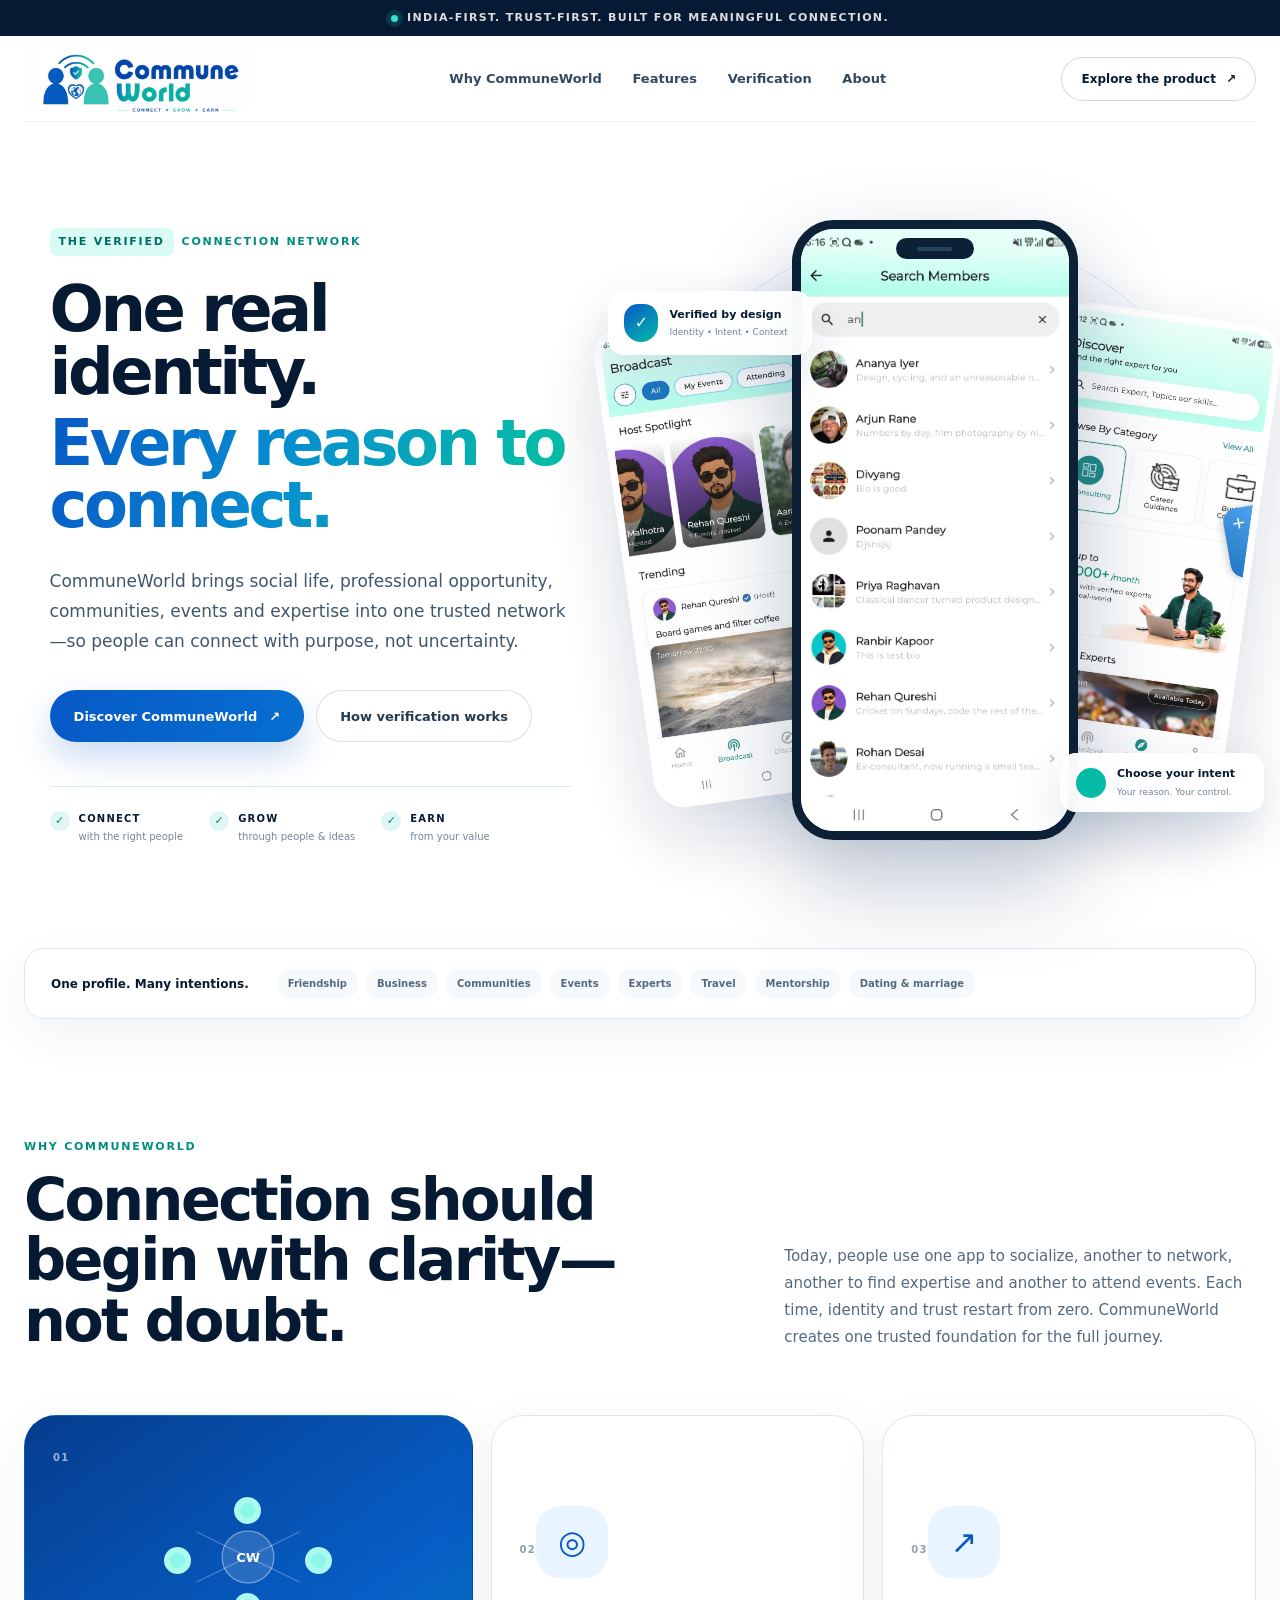
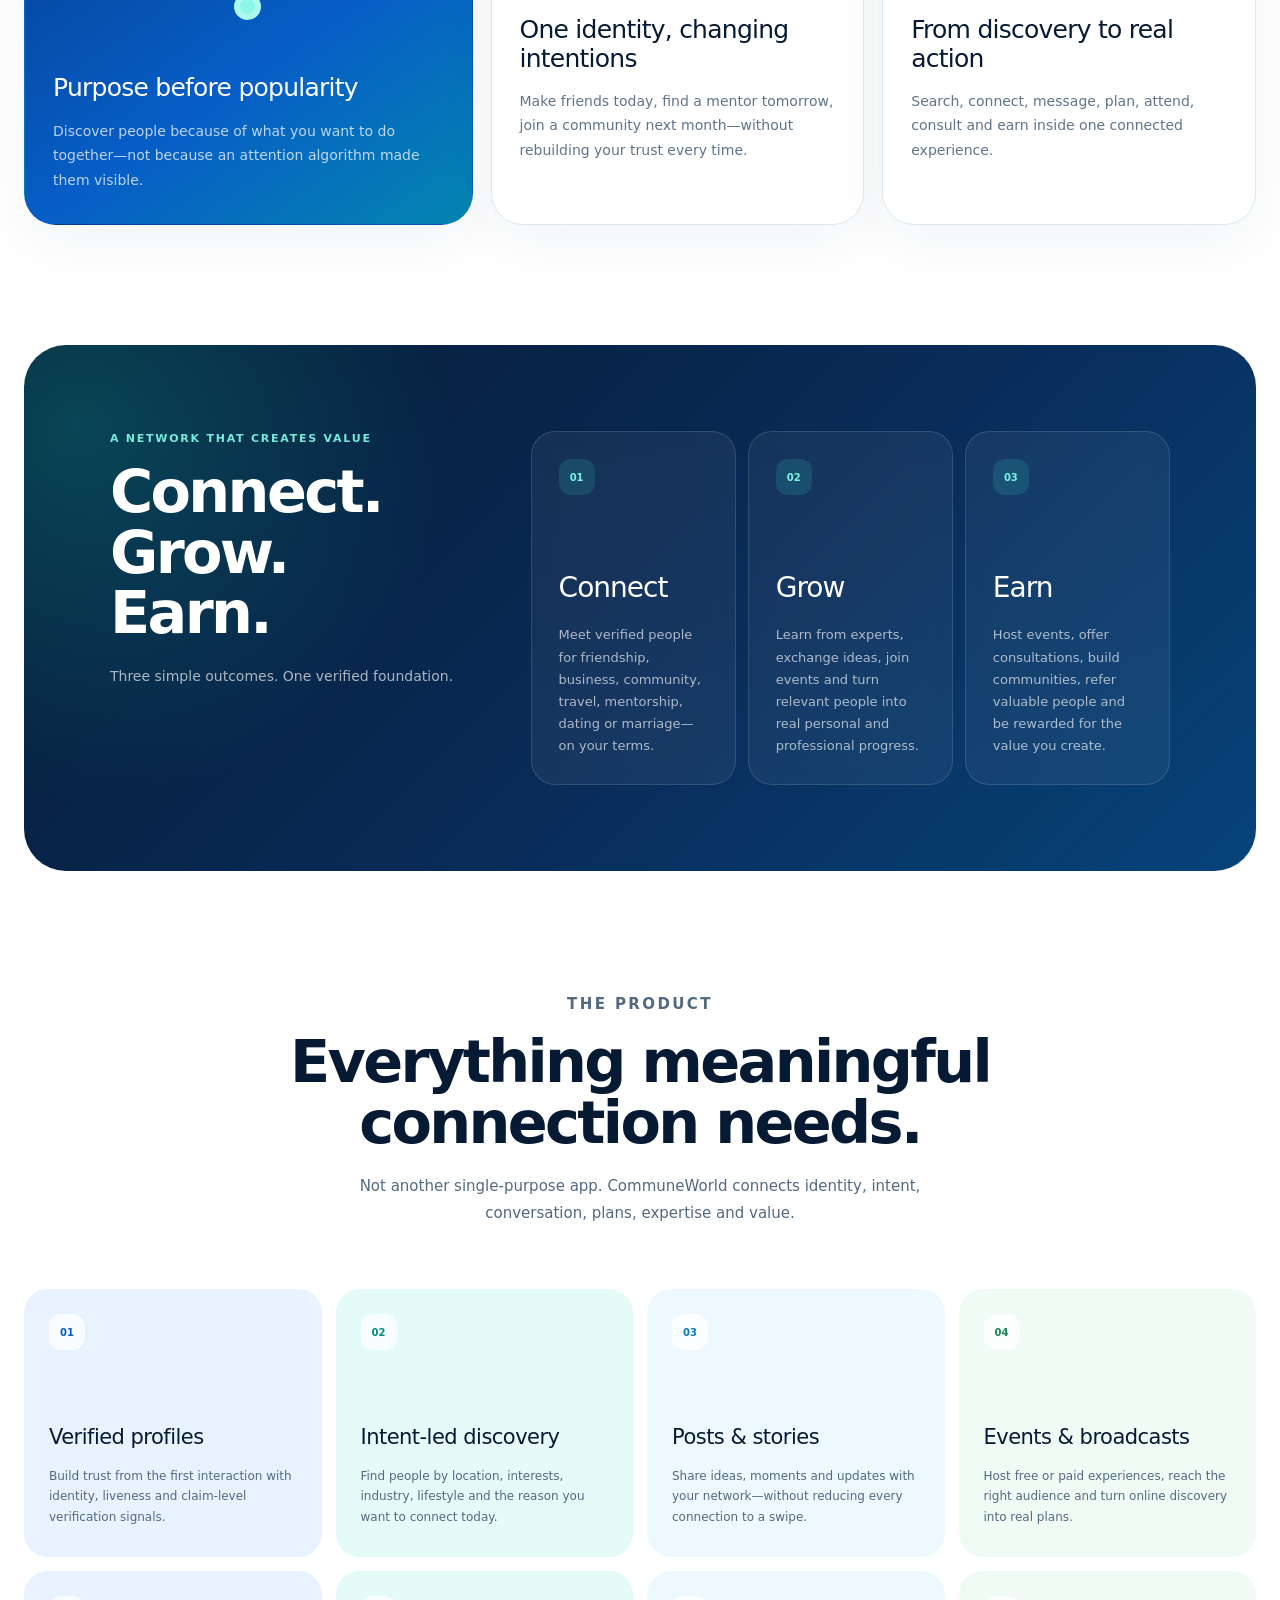
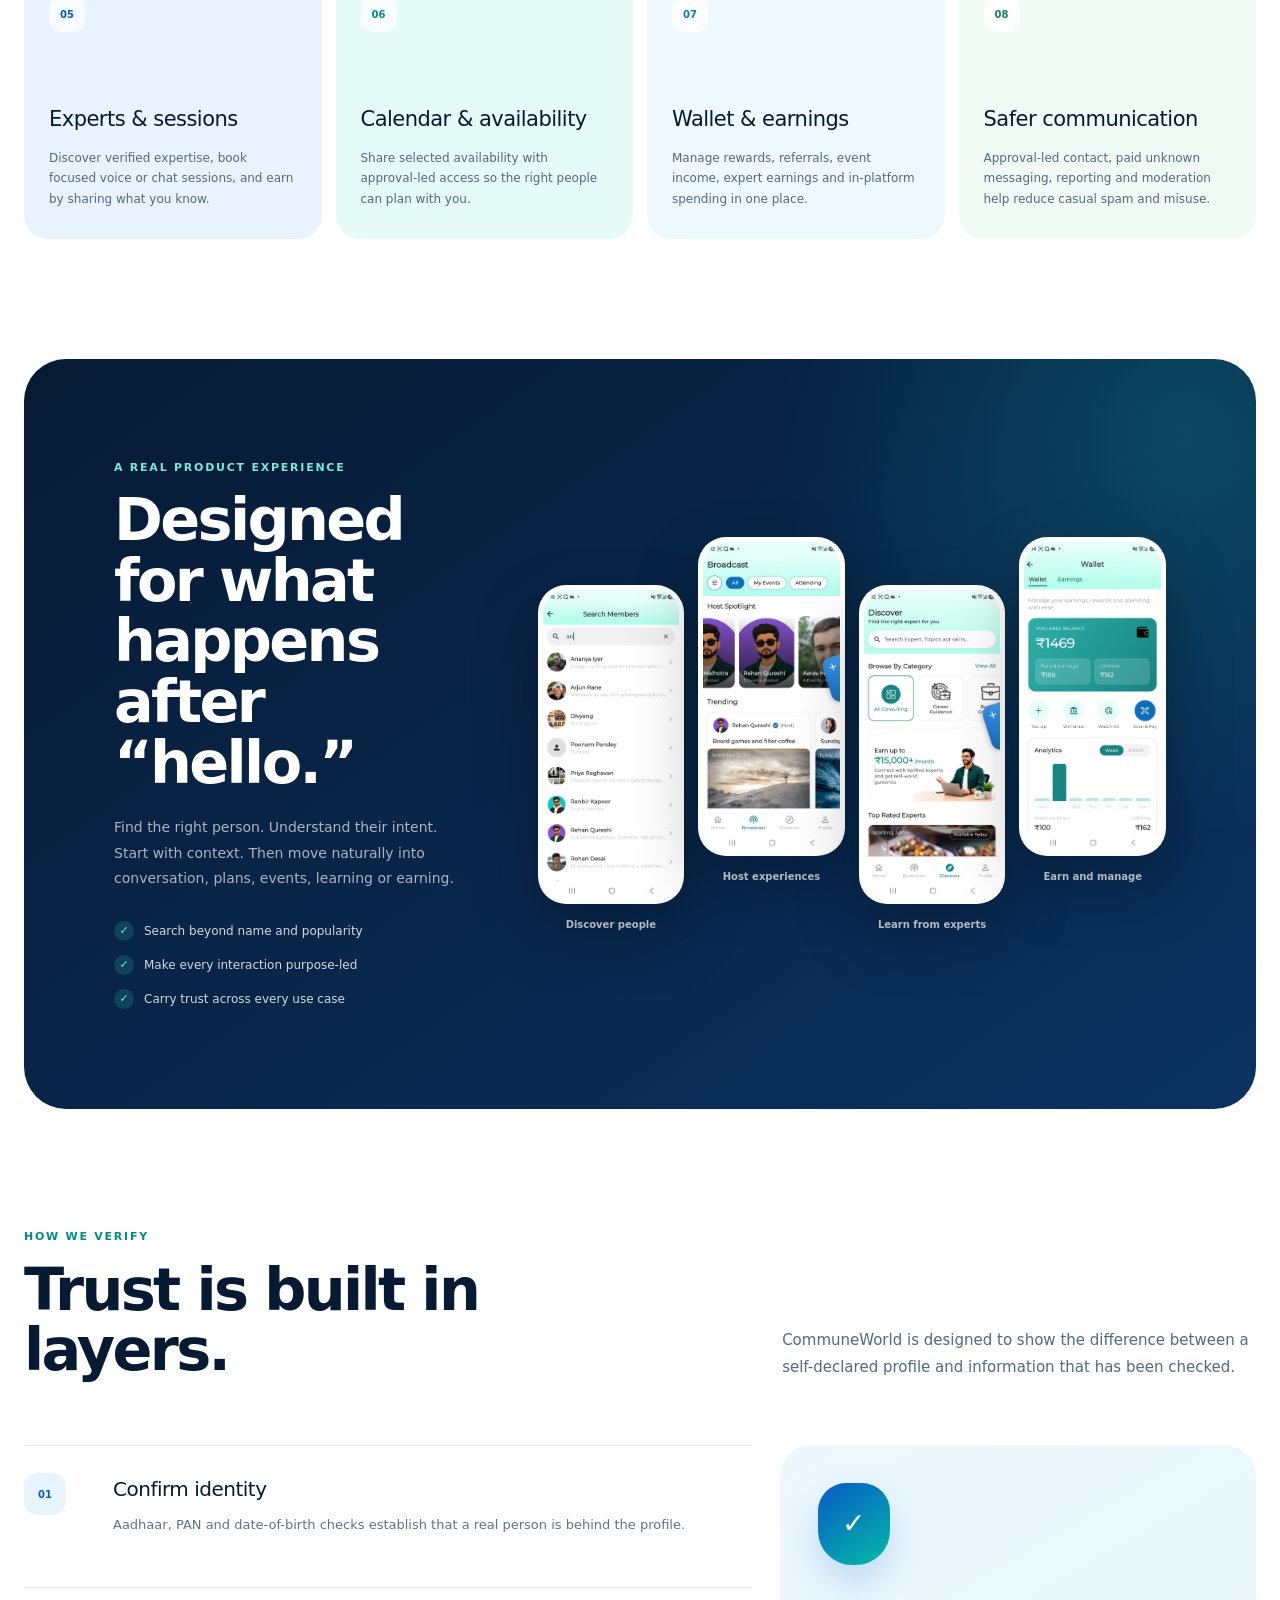
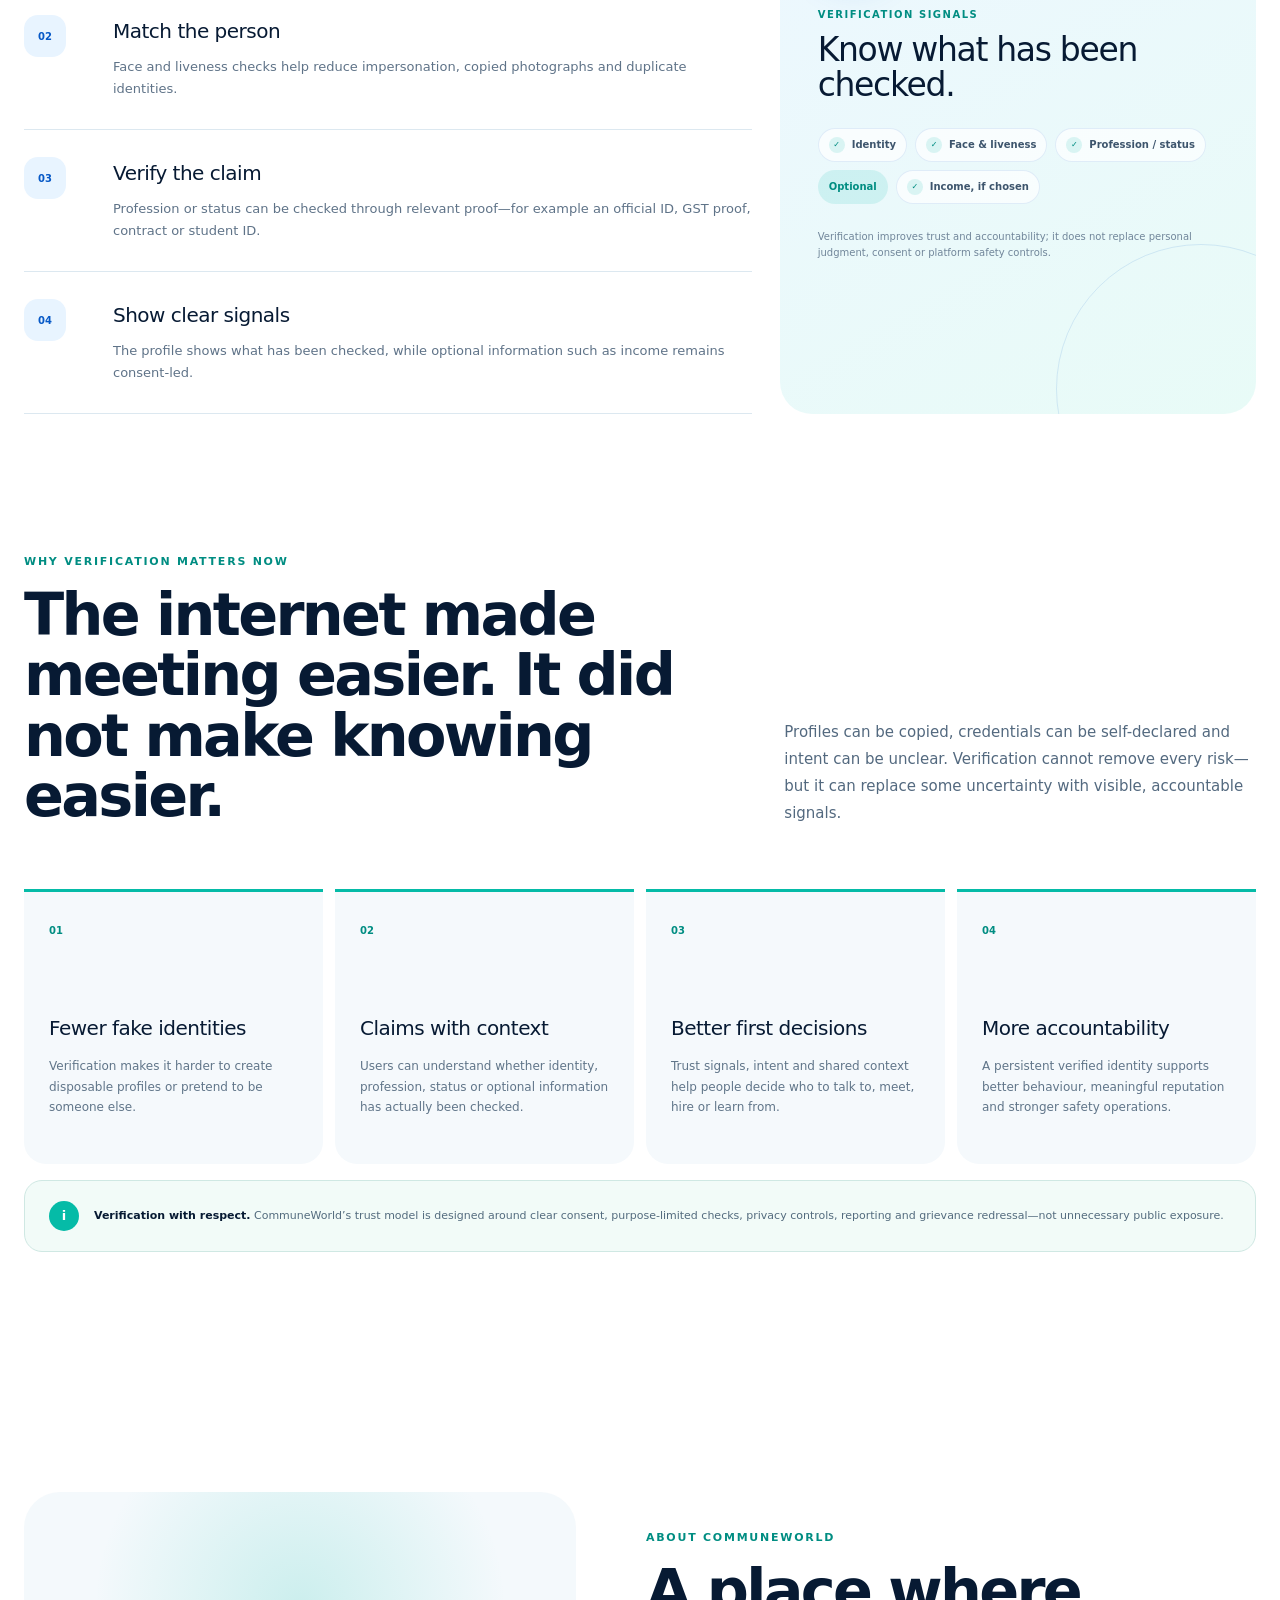
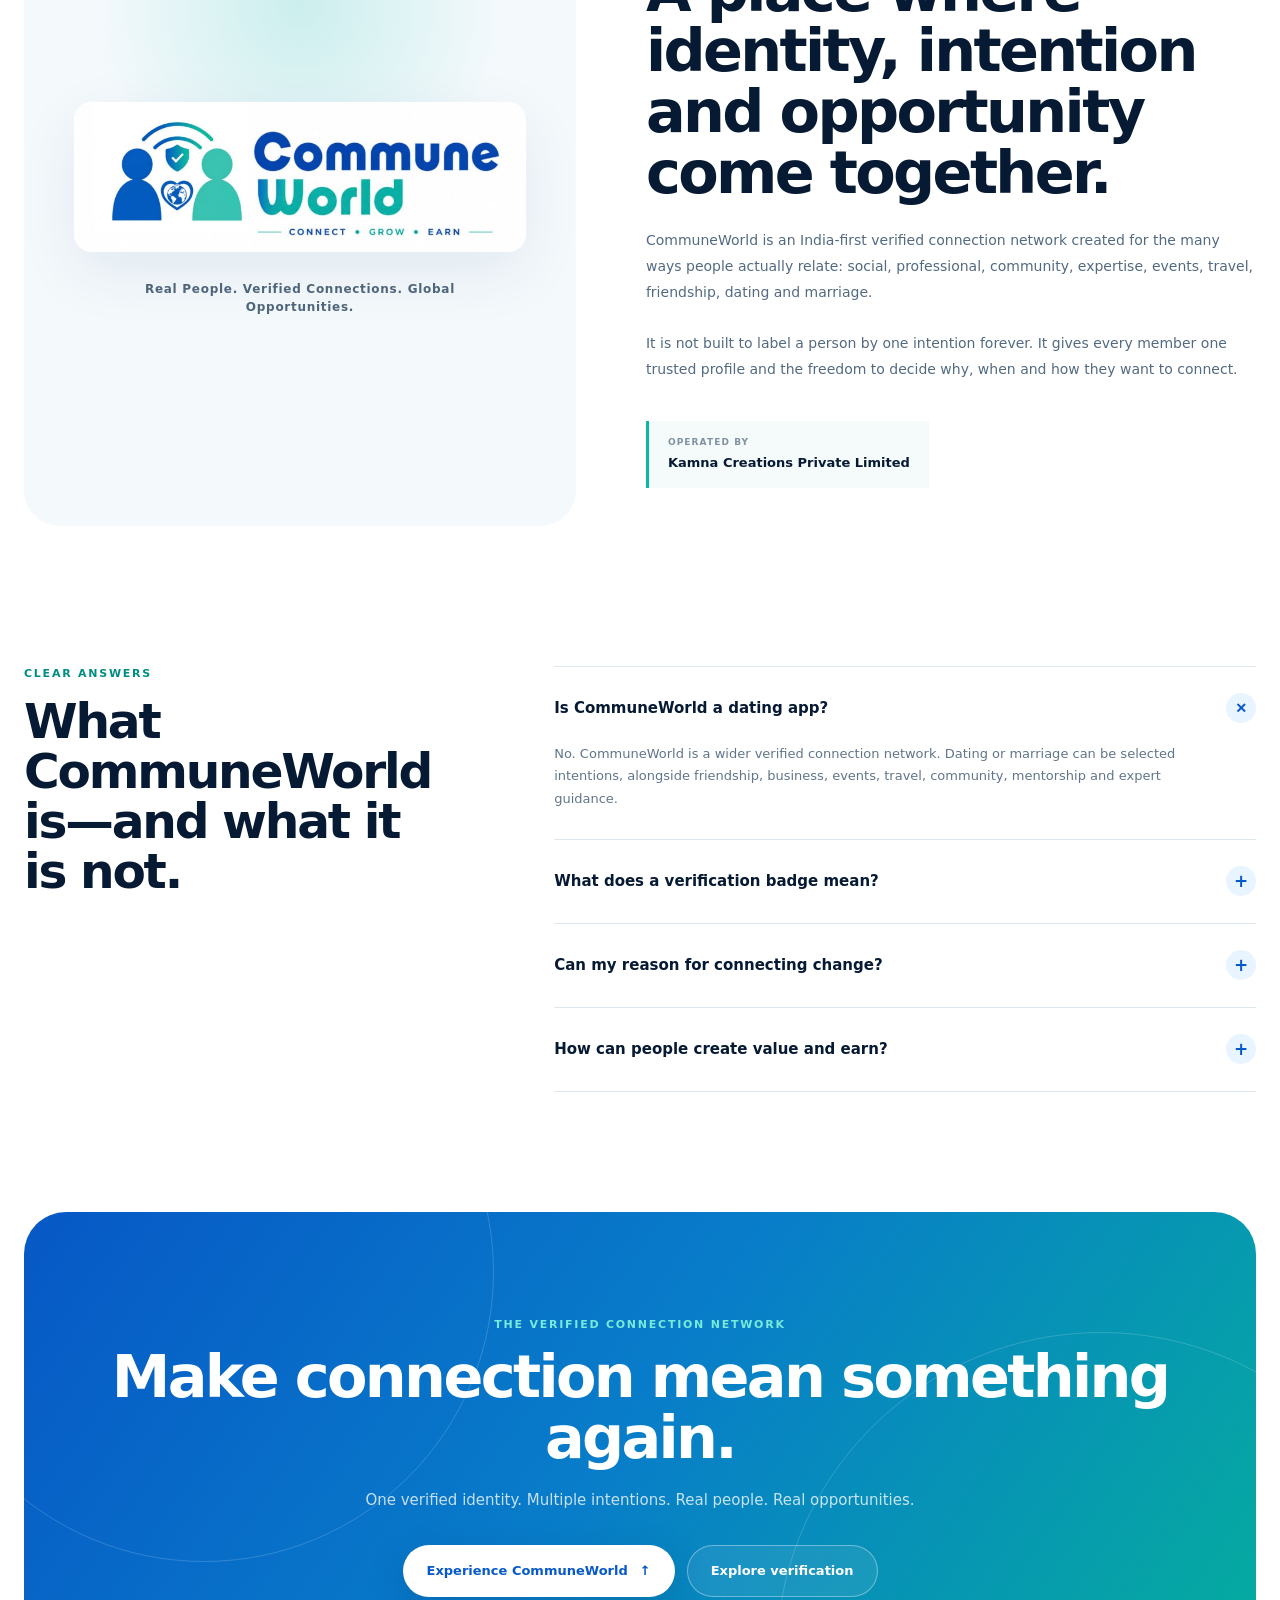
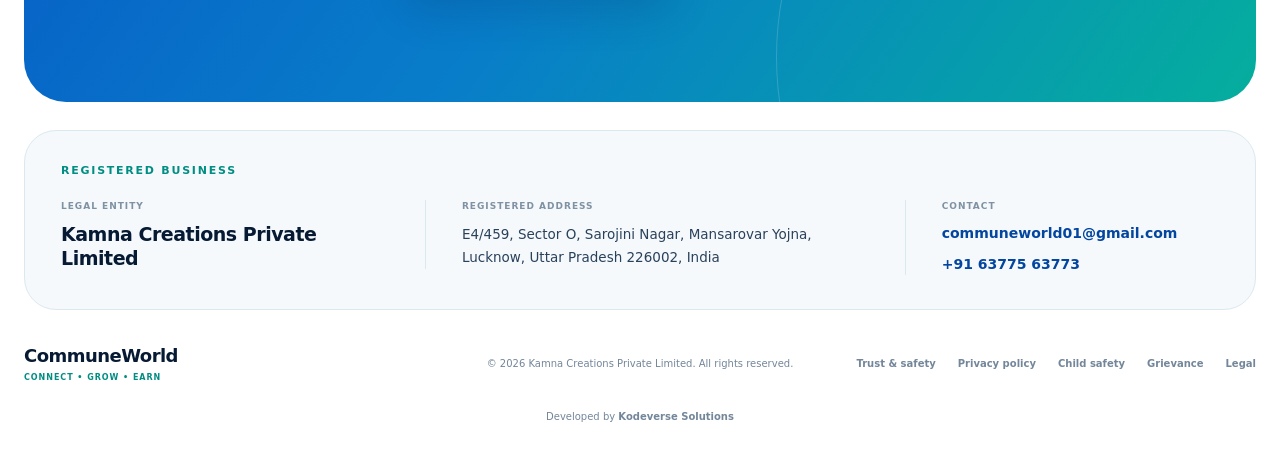
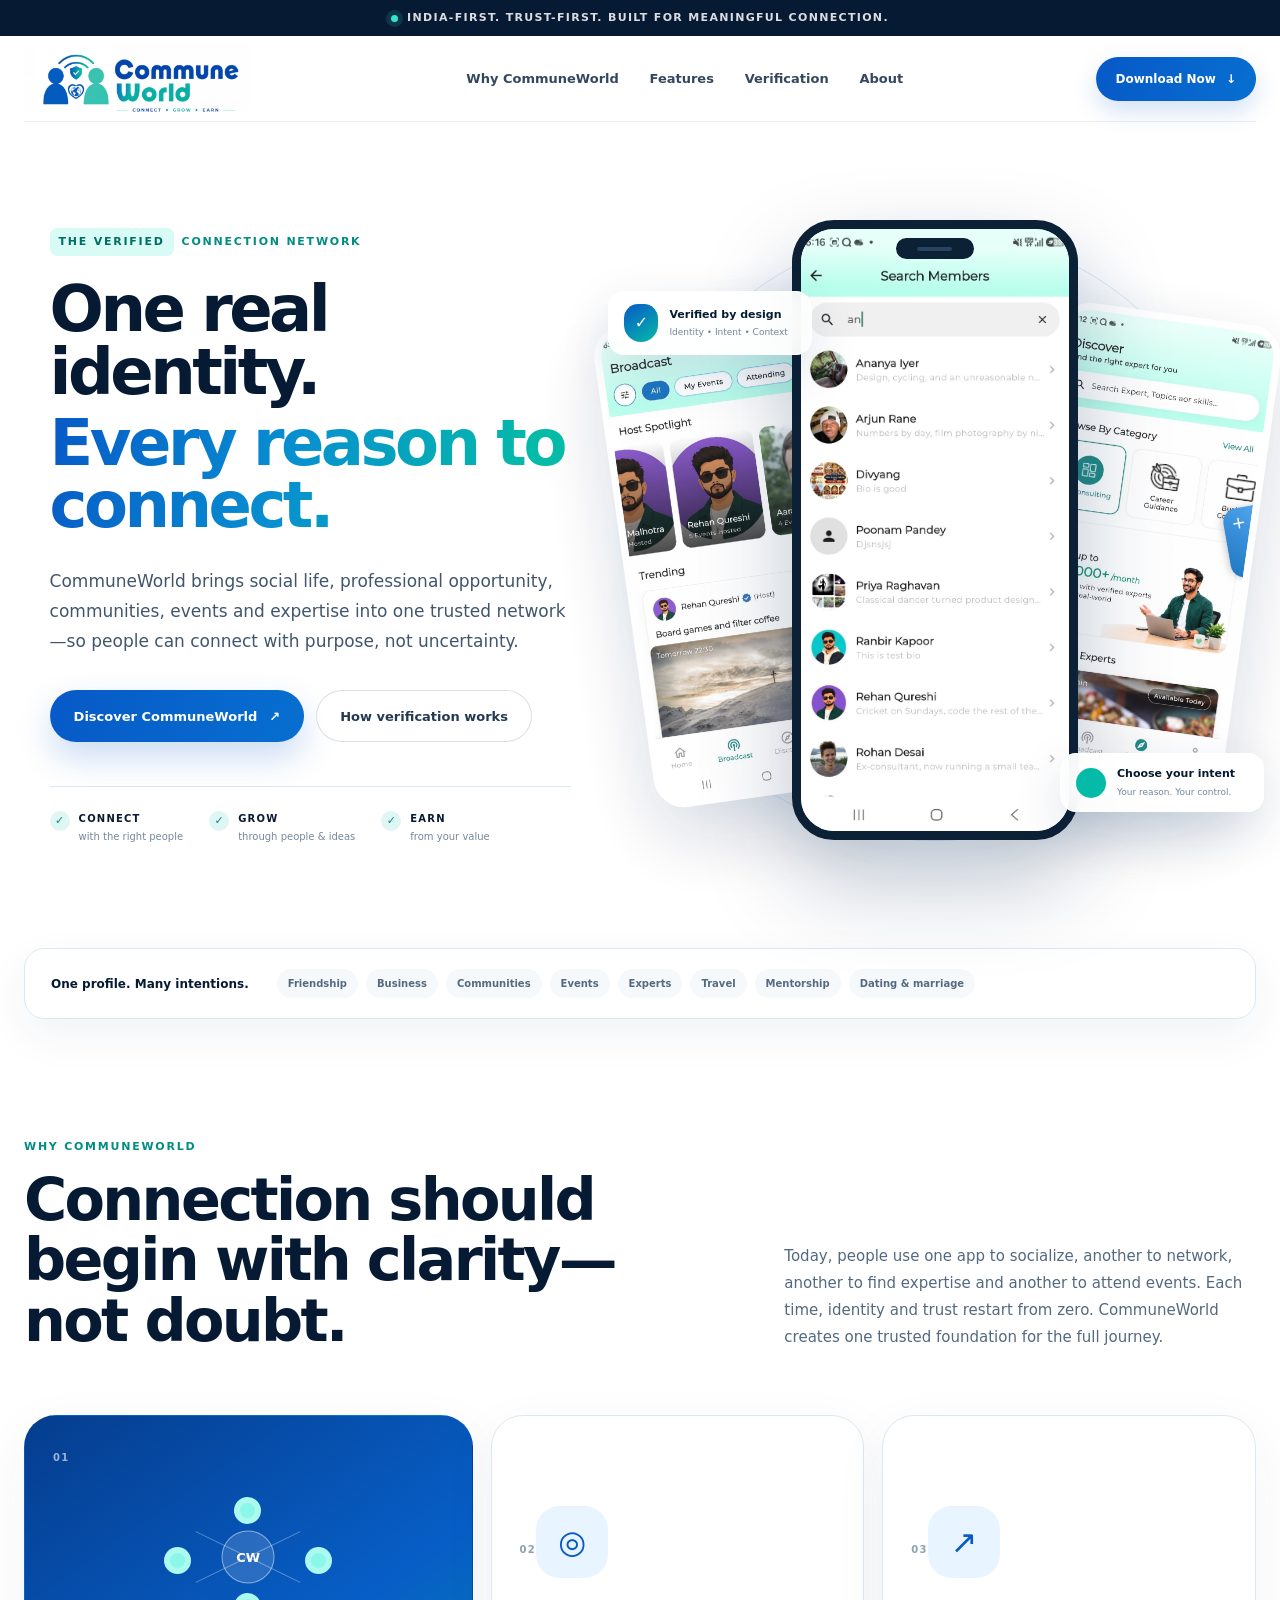
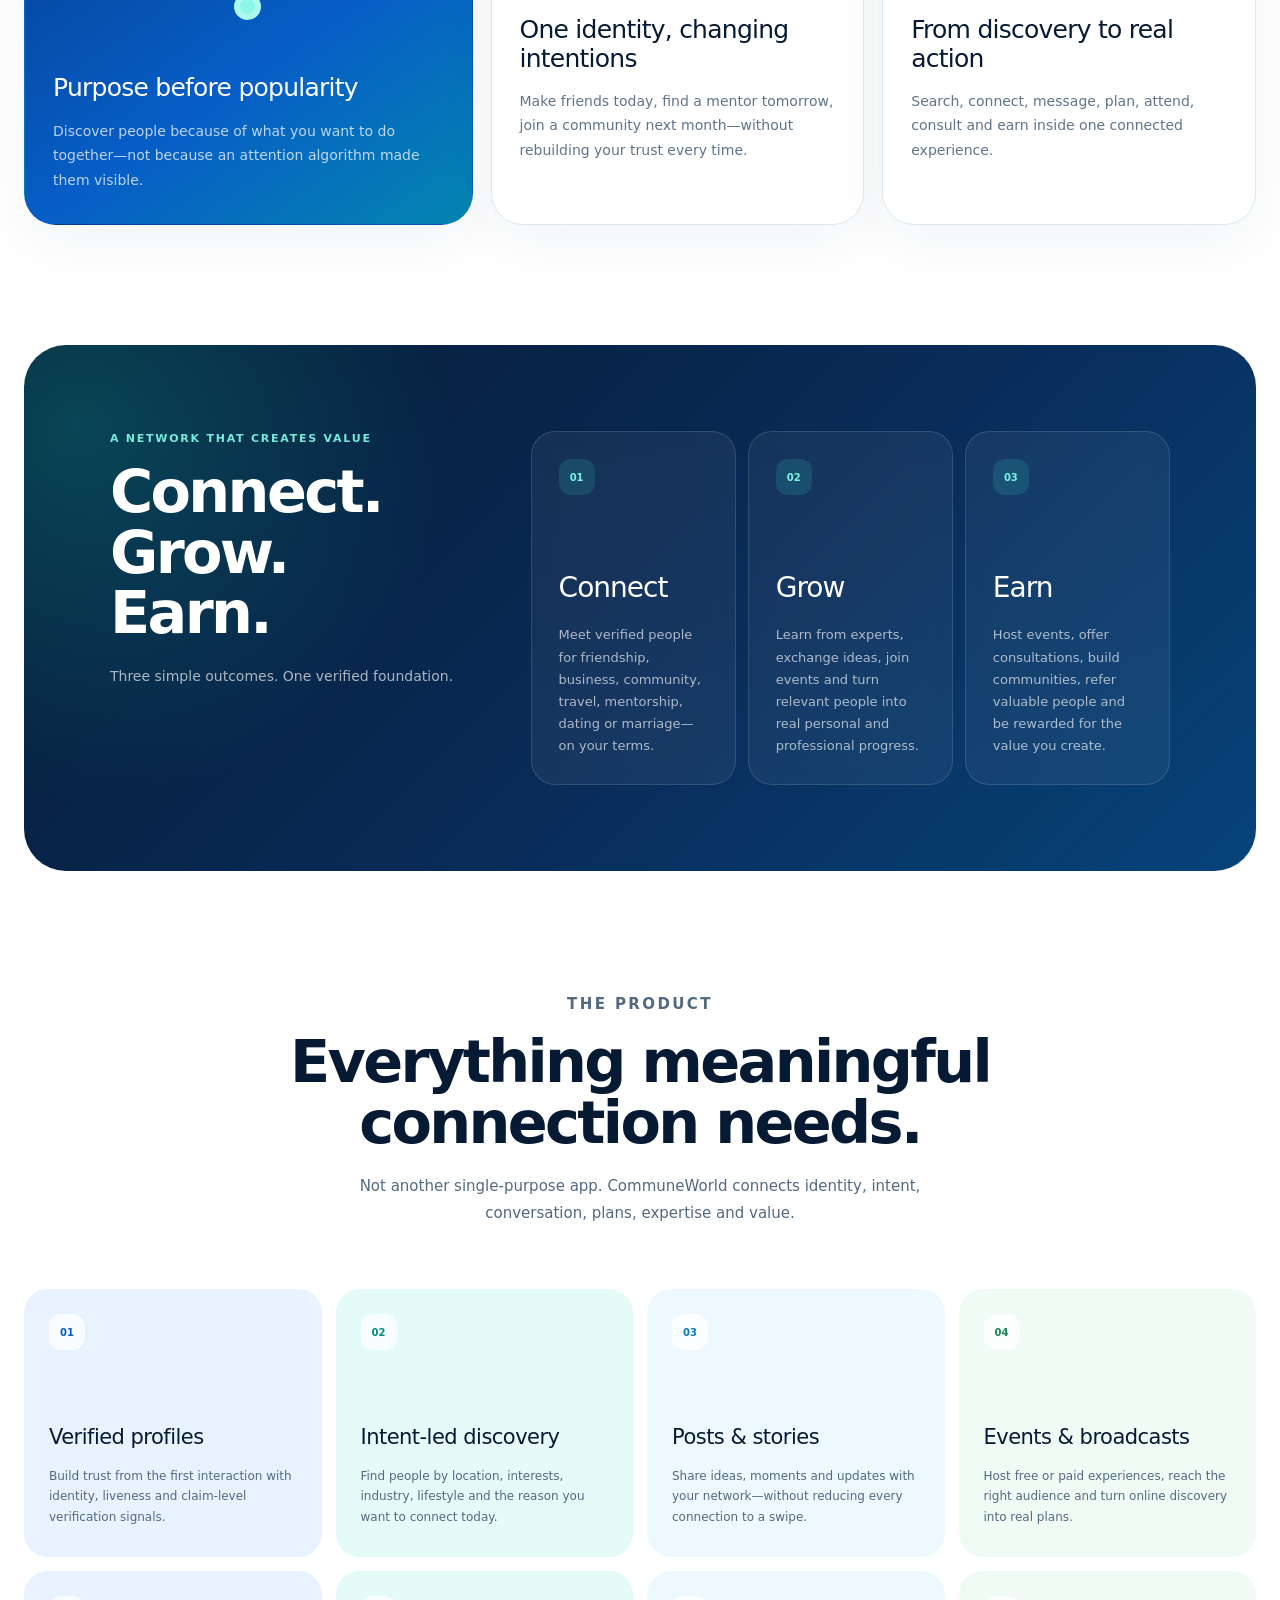
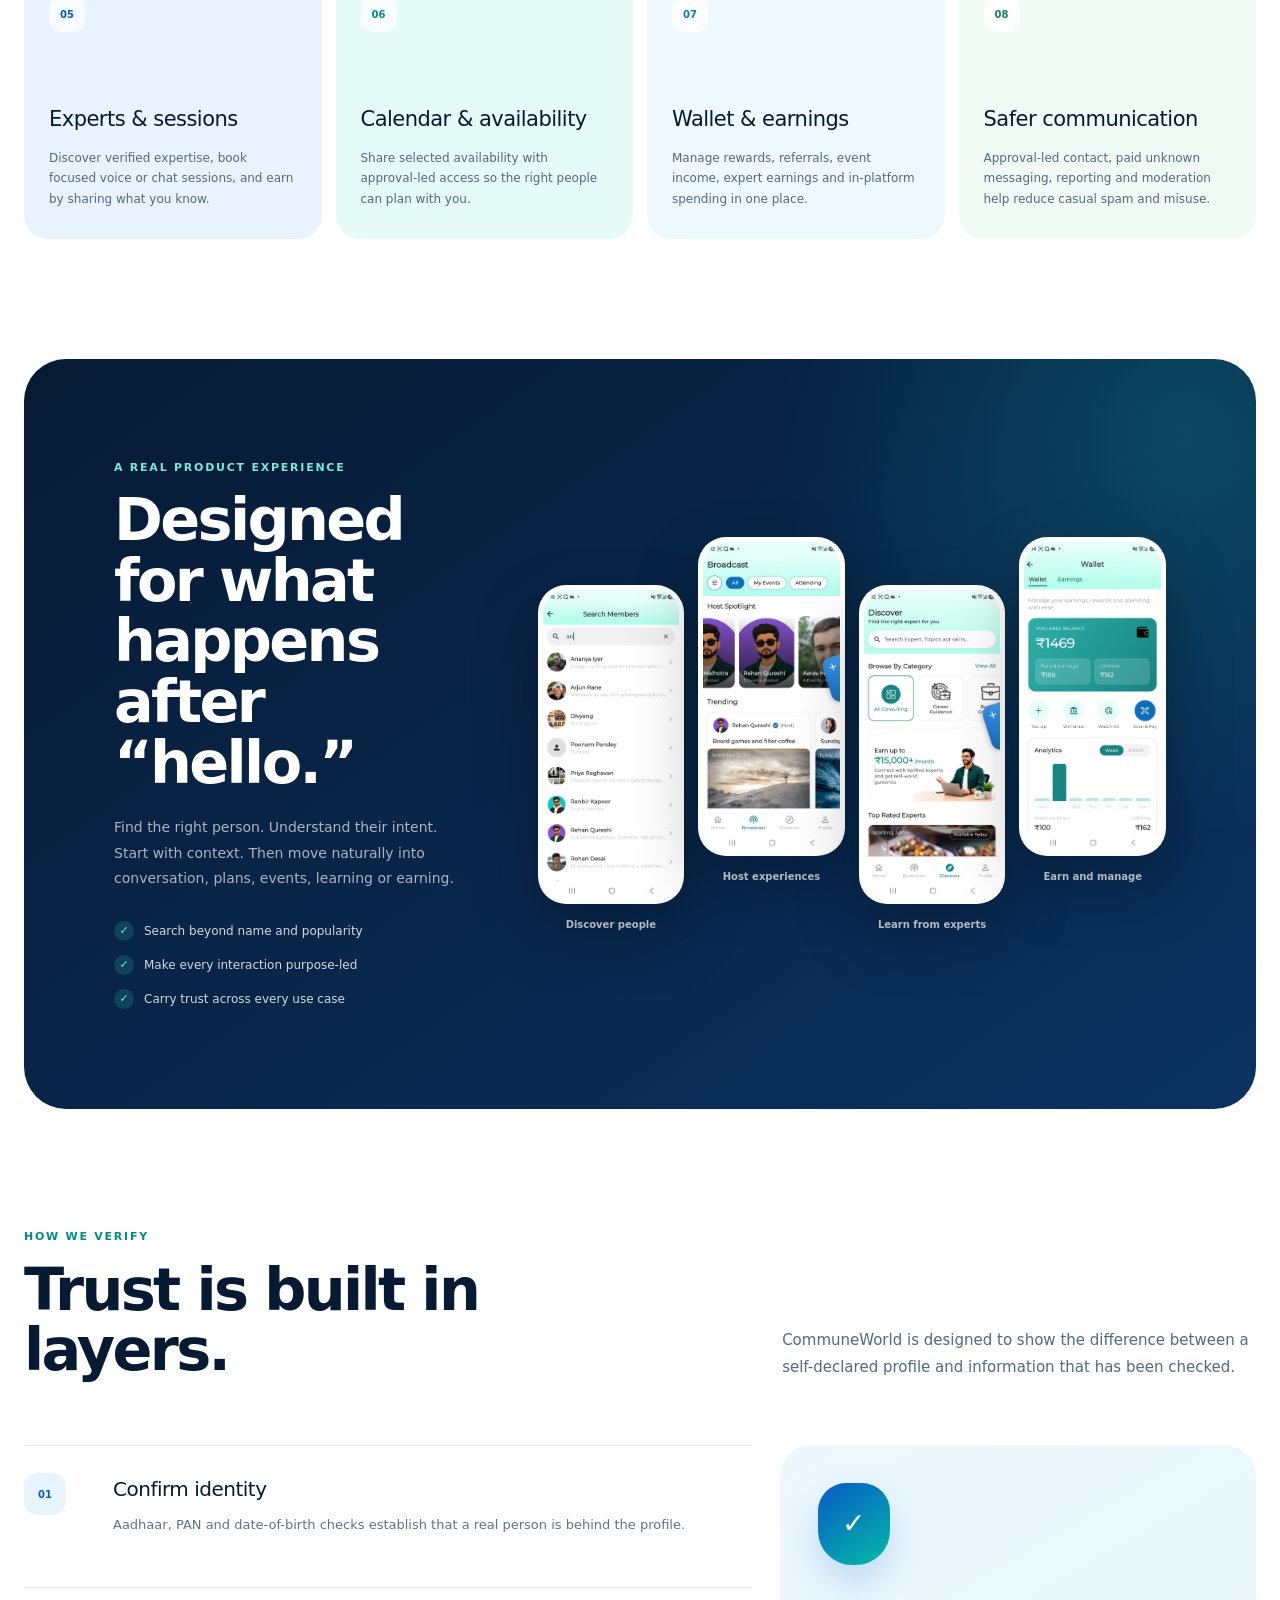
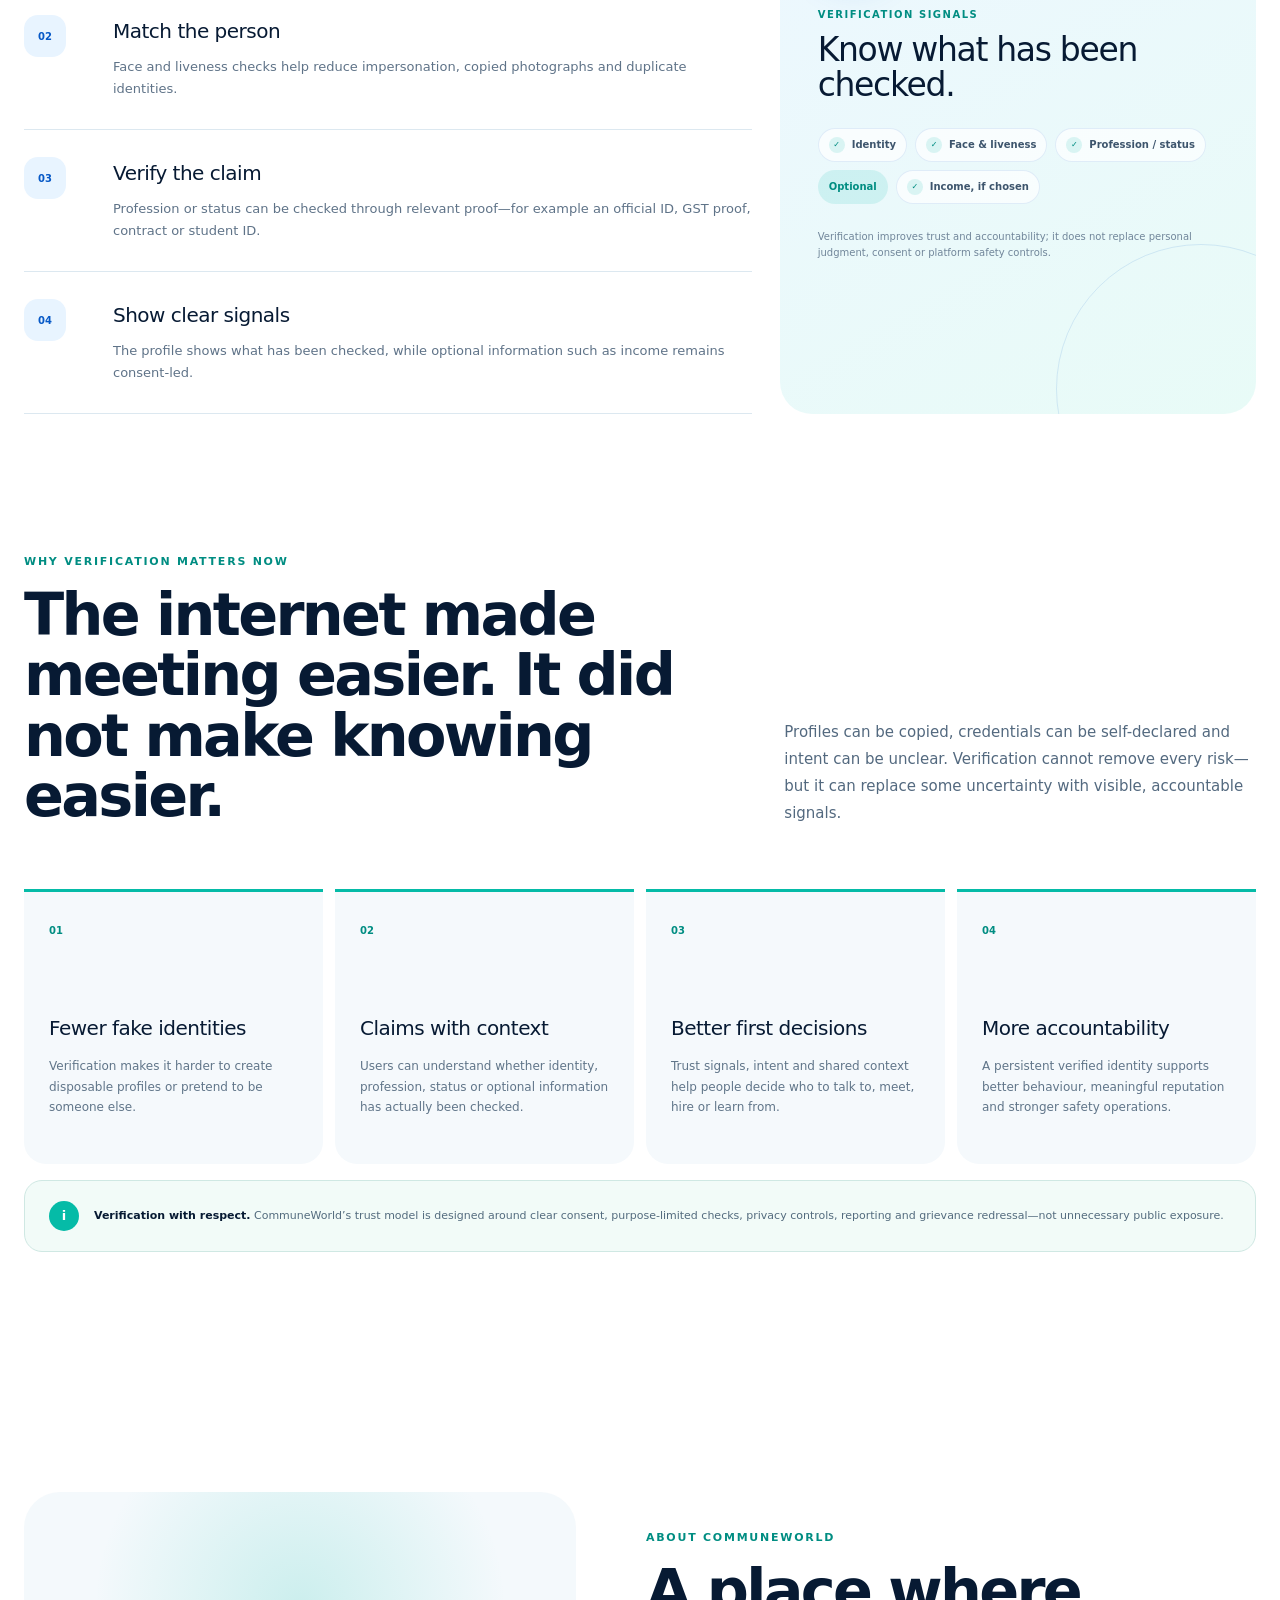
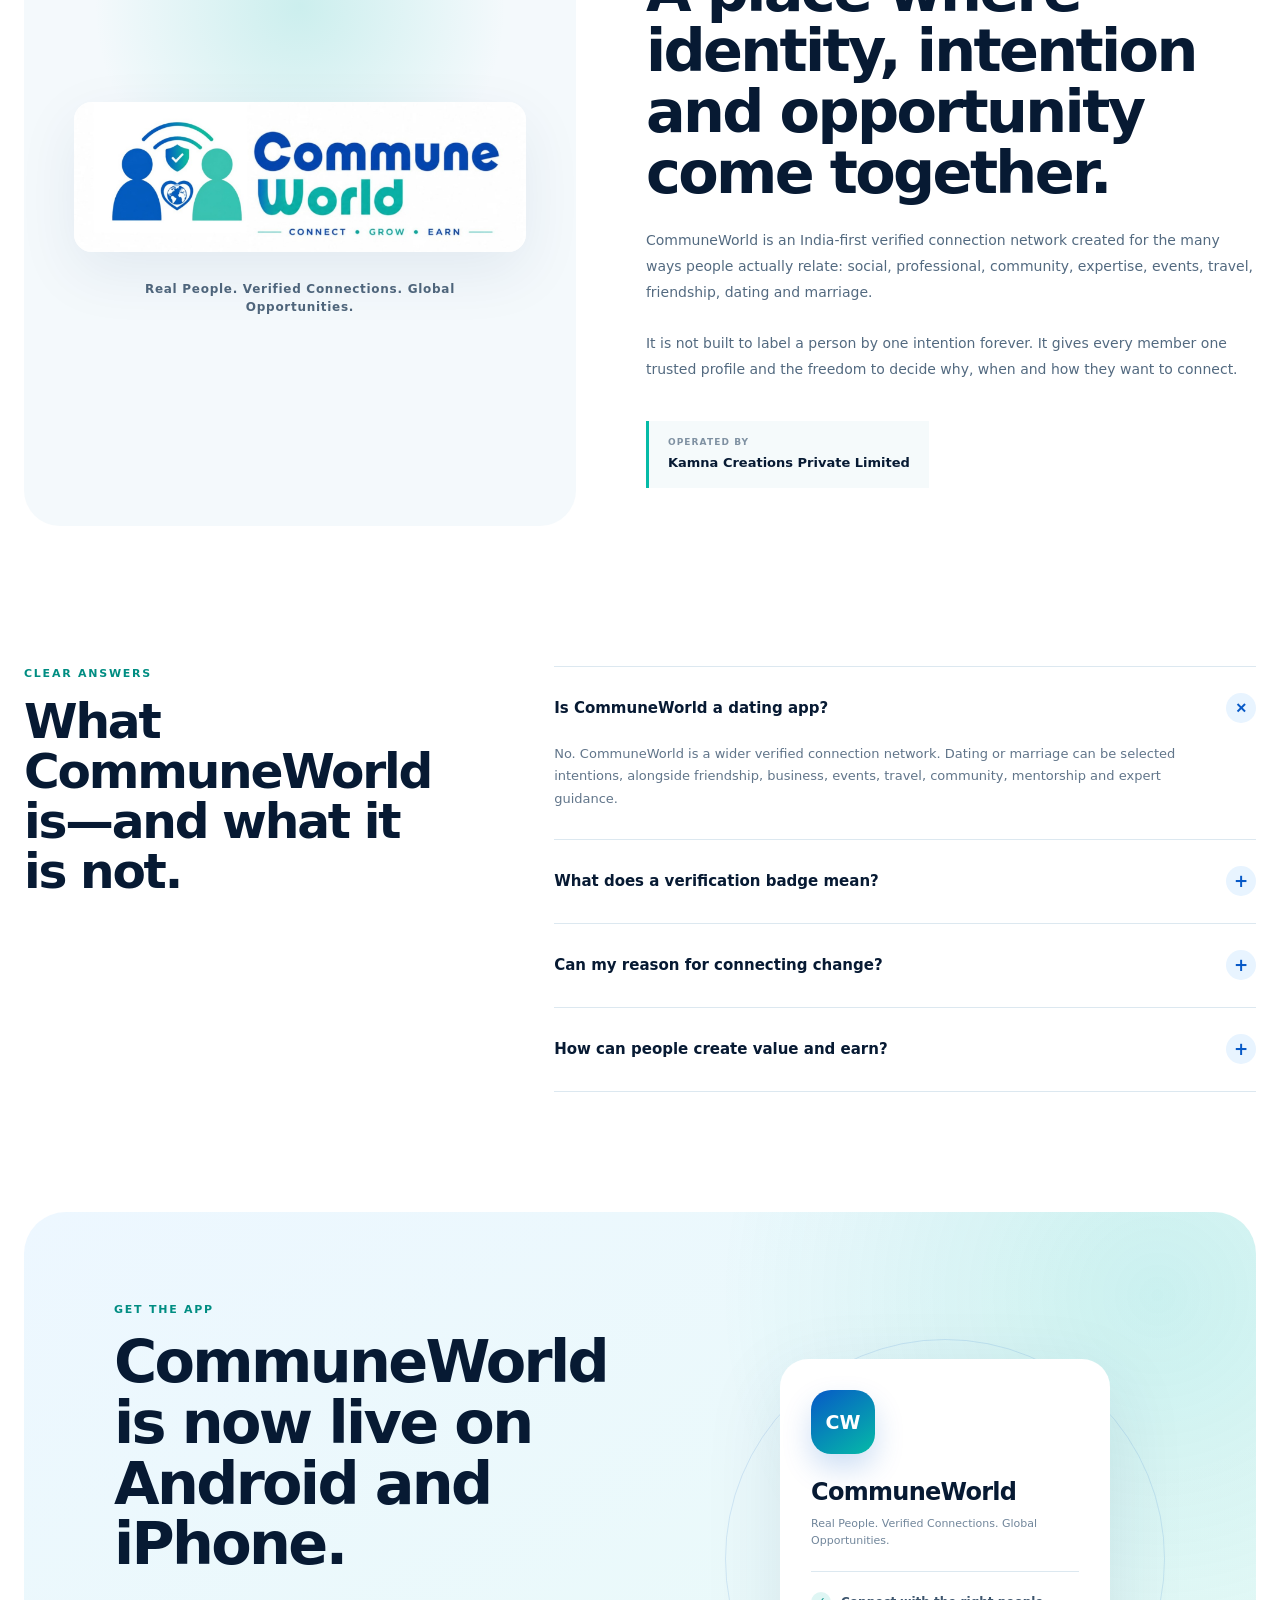
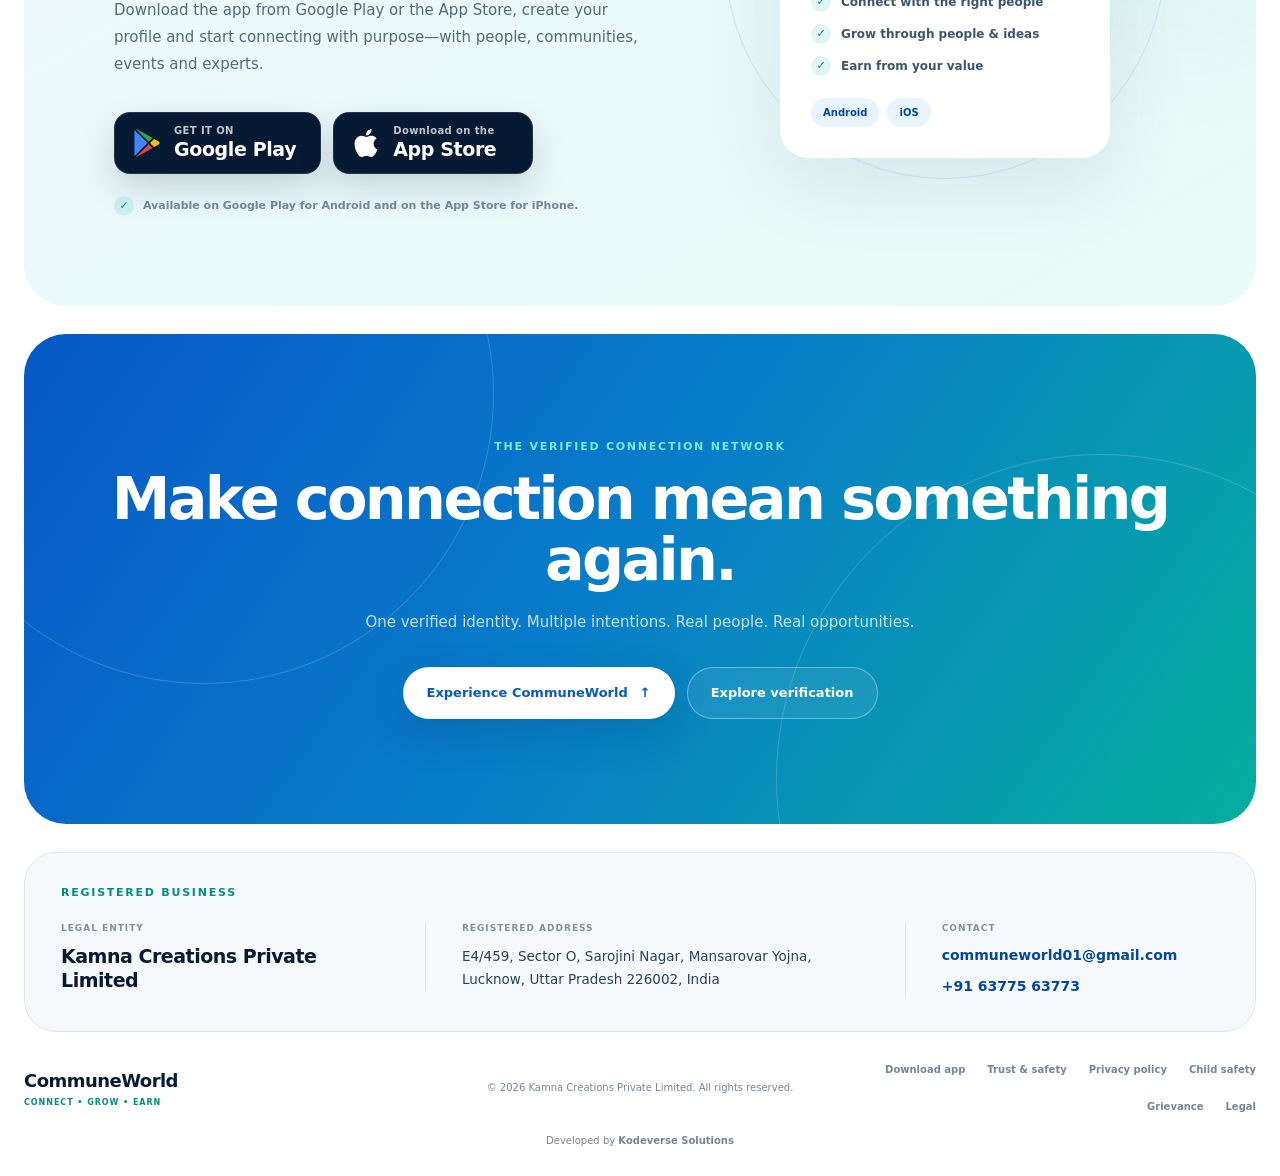
